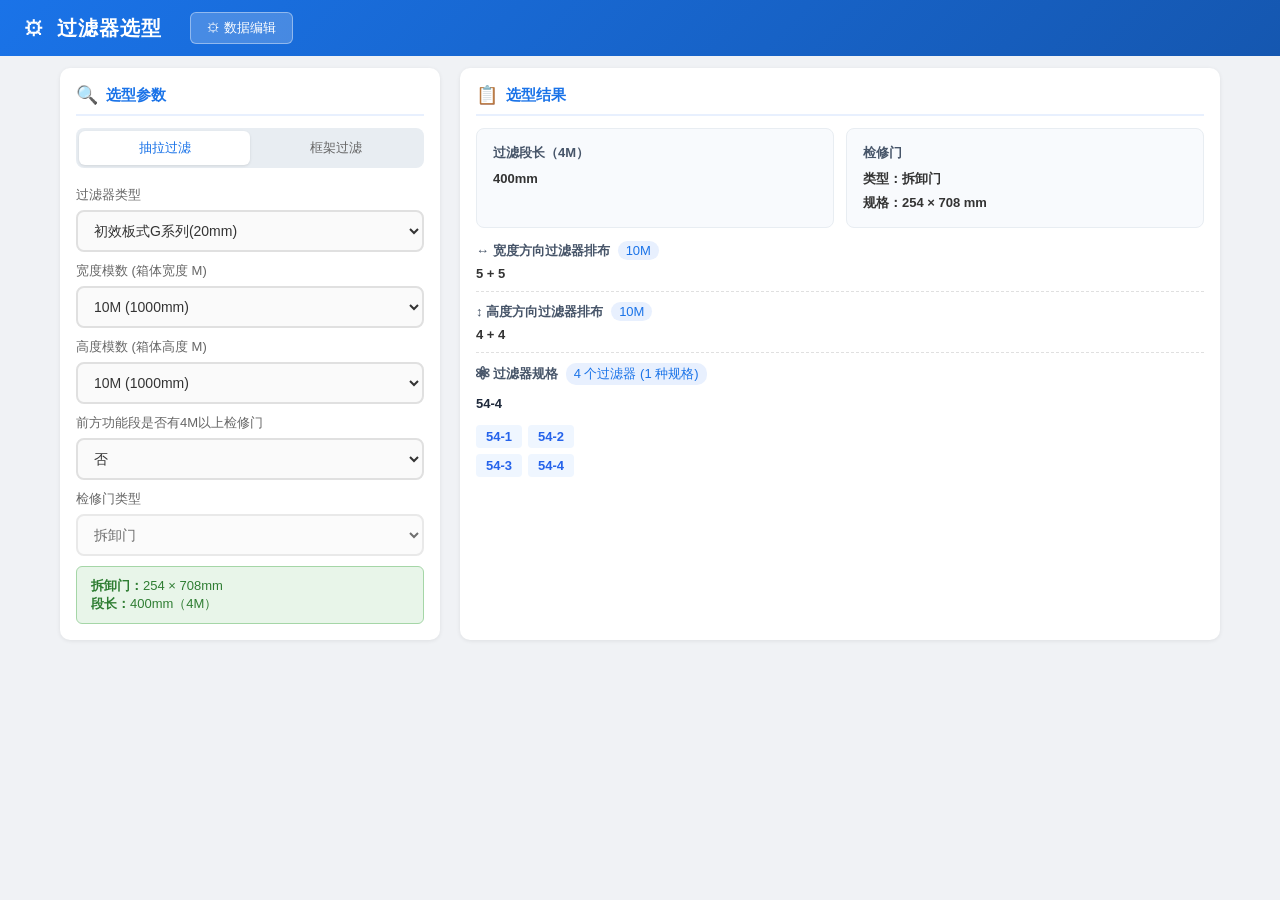
==== 过滤器选型.html @ 2a29ffd2 "chore: establish project baseline" ====
<!DOCTYPE html>
<html lang="zh-CN">
<head>
<meta charset="UTF-8">
<meta name="viewport" content="width=device-width, initial-scale=1.0">
<title>过滤器选型</title>
<style>
* { margin: 0; padding: 0; box-sizing: border-box; }
body {
    font-family: "Microsoft YaHei", "PingFang SC", sans-serif;
    background: #f0f2f5;
    color: #333;
    min-height: 100vh;
}
.header {
    background: linear-gradient(135deg, #1a73e8, #1557b0);
    color: #fff;
    padding: 12px 24px;
    font-size: 20px;
    font-weight: 600;
    letter-spacing: 1px;
    display: flex;
    align-items: center;
    gap: 12px;
}
.header .sub {
    font-size: 13px;
    opacity: 0.8;
    font-weight: 400;
    margin-left: auto;
}
.container {
    max-width: 1200px;
    margin: 12px auto;
    padding: 0 20px;
    display: grid;
    grid-template-columns: 380px 1fr;
    gap: 20px;
}
.panel {
    background: #fff;
    border-radius: 10px;
    box-shadow: 0 1px 4px rgba(0,0,0,0.08);
    padding: 16px;
}
.panel h2 {
    font-size: 15px;
    color: #1a73e8;
    margin-bottom: 12px;
    padding-bottom: 8px;
    border-bottom: 2px solid #e8f0fe;
    display: flex;
    align-items: center;
    gap: 8px;
}
.panel h2 .icon { font-size: 18px; }
.form-group {
    margin-bottom: 10px;
}
.form-group label {
    display: block;
    font-size: 13px;
    color: #666;
    margin-bottom: 6px;
    font-weight: 500;
}
.form-group select {
    width: 100%;
    padding: 10px 12px;
    border: 2px solid #e0e0e0;
    border-radius: 8px;
    font-size: 14px;
    color: #333;
    background: #fafafa;
    cursor: pointer;
    transition: all .2s;
    appearance: auto;
}
.form-group select:hover { border-color: #1a73e8; }
.form-group select:focus {
    outline: none;
    border-color: #1a73e8;
    background: #fff;
    box-shadow: 0 0 0 3px rgba(26,115,232,0.1);
}
.result-card {
    background: #f8fafd;
    border: 1px solid #e8edf2;
    border-radius: 8px;
    padding: 14px 16px;
    margin-bottom: 0;
    min-width: 0;
    min-height: 92px;
    box-sizing: border-box;
}
.result-card .card-title {
    font-size: 13px;
    font-weight: 600;
    color: #475569;
    margin-bottom: 6px;
    line-height: 20px;
}
.result-card .card-value {
    font-size: 13px;
    font-weight: 600;
    color: #333;
    line-height: 20px;
}
.result-card .card-detail {
    font-size: 13px;
    font-weight: 600;
    color: #333;
    margin-top: 4px;
    line-height: 20px;
}
.result-row {
    display: grid;
    grid-template-columns: repeat(2, minmax(0, 1fr));
    align-items: stretch;
    gap: 12px;
    margin-bottom: 13px;
}
.result-row.frame-grid {
    grid-template-columns: repeat(3, minmax(0, 1fr));
}
.result-grid {
    display: grid;
    grid-template-columns: 1fr 1fr;
    gap: 16px;
    margin-top: 8px;
}
.arrangement-section {
    margin-bottom: 10px;
}
.arrangement-section h3 {
    font-size: 13px;
    font-weight: 600;
    color: #475569;
    margin-bottom: 6px;
    display: flex;
    align-items: center;
    gap: 8px;
}
.arrangement-section h3 .badge {
    background: #e8f0fe;
    color: #1a73e8;
    font-size: 13px;
    font-weight: 500;
    padding: 2px 8px;
    border-radius: 10px;
}
.visual-row {
    display: flex;
    align-items: center;
    gap: 6px;
    flex-wrap: wrap;
    margin-bottom: 10px;
}
.block {
    display: flex;
    align-items: center;
    justify-content: center;
    background: linear-gradient(135deg, #4a90d9, #357abd);
    color: #fff;
    border-radius: 4px;
    font-weight: 600;
    font-size: 14px;
    min-width: 36px;
    transition: all .2s;
    position: relative;
}
.block.small  { height: 28px; padding: 0 6px; }
.block.medium { height: 38px; padding: 0 8px; font-size: 16px; }
.block.large  { height: 48px; padding: 0 10px; font-size: 18px; }
.block:hover {
    transform: translateY(-2px);
    box-shadow: 0 4px 12px rgba(74,144,217,0.4);
}
.block-sum {
    font-size: 13px;
    color: #888;
    margin-left: 12px;
    white-space: nowrap;
}
.plus-sign {
    font-size: 18px;
    color: #bbb;
    font-weight: 300;
}
.empty-state {
    color: #bbb;
    font-style: italic;
    padding: 20px;
    text-align: center;
}
.warning {
    background: #fff3e0;
    border: 1px solid #ffcc80;
    color: #e65100;
    padding: 10px 14px;
    border-radius: 6px;
    font-size: 13px;
    margin-top: 8px;
}
.info-tip {
    background: #e8f5e9;
    border: 1px solid #a5d6a7;
    color: #2e7d32;
    padding: 10px 14px;
    border-radius: 6px;
    font-size: 13px;
    margin-top: 8px;
}
.divider {
    border: none;
    border-top: 1px dashed #e0e0e0;
    margin: 10px 0;
}
/* 数据编辑按钮 */
.btn-edit {
    background: rgba(255,255,255,0.2);
    border: 1px solid rgba(255,255,255,0.4);
    color: #fff;
    padding: 6px 16px;
    border-radius: 6px;
    cursor: pointer;
    font-size: 13px;
    margin-left: 16px;
    transition: all .2s;
}
.btn-edit:hover { background: rgba(255,255,255,0.35); }
/* 模态窗口 */
.modal-overlay {
    display: none;
    position: fixed; top: 0; left: 0; right: 0; bottom: 0;
    background: rgba(0,0,0,0.5); z-index: 1000;
    justify-content: center; align-items: center;
}
.modal-overlay.active { display: flex; }
.modal {
    background: #fff; border-radius: 12px;
    width: 90%; max-width: 900px; max-height: 85vh;
    display: flex; flex-direction: column;
    box-shadow: 0 20px 60px rgba(0,0,0,0.3);
}
.modal-header {
    padding: 18px 24px; border-bottom: 1px solid #eee;
    display: flex; align-items: center; justify-content: space-between;
    flex-shrink: 0;
}
.modal-header h3 { font-size: 17px; color: #1a73e8; }
.modal-close {
    background: none; border: none; font-size: 24px;
    color: #999; cursor: pointer; padding: 0 4px;
}
.modal-close:hover { color: #333; }
.modal-tabs {
    display: flex; border-bottom: 2px solid #eee;
    padding: 0 24px; flex-shrink: 0;
}
.modal-tab {
    padding: 10px 20px; cursor: pointer;
    font-size: 14px; color: #888; border-bottom: 2px solid transparent;
    margin-bottom: -2px; transition: all .2s;
}
.modal-tab:hover { color: #1a73e8; }
.modal-tab.active { color: #1a73e8; border-bottom-color: #1a73e8; font-weight: 600; }
.modal-body {
    flex: 1; overflow-y: auto; padding: 16px 20px;
}
.modal-footer {
    padding: 14px 24px; border-top: 1px solid #eee;
    display: flex; gap: 10px; justify-content: flex-end;
    flex-shrink: 0;
}
.btn { padding: 8px 20px; border-radius: 6px; border: none; cursor: pointer; font-size: 13px; transition: all .2s; }
.btn-primary { background: #1a73e8; color: #fff; }
.btn-primary:hover { background: #1557b0; }
.btn-outline { background: #fff; color: #666; border: 1px solid #ddd; }
.btn-outline:hover { background: #f5f5f5; }
.btn-danger { background: #fff; color: #e53935; border: 1px solid #ef9a9a; }
.btn-danger:hover { background: #ffebee; }
/* 数据编辑表格 */
.data-table { width: 100%; border-collapse: collapse; font-size: 13px; }
.data-table th {
    background: #f5f7fa; padding: 8px 10px;
    text-align: left; font-weight: 600; color: #555;
    border-bottom: 2px solid #e0e0e0; white-space: nowrap;
    position: sticky; top: 0; z-index: 1;
}
.data-table td { padding: 6px 8px; border-bottom: 1px solid #f0f0f0; }
.data-table tr:hover td { background: #fafbfc; }
.data-table input {
    width: 60px; padding: 4px 6px; border: 1px solid #ddd;
    border-radius: 4px; font-size: 13px; text-align: center;
}
.data-table input:focus { outline: none; border-color: #1a73e8; box-shadow: 0 0 0 2px rgba(26,115,232,0.1); }
.data-table input.wide { width: 200px; text-align: left; }
.data-table .tag {
    display: inline-block; background: #e8f0fe; color: #1a73e8;
    padding: 1px 7px; border-radius: 10px; font-size: 11px;
}
.tab-content { display: none; }
.tab-content.active { display: block; }
.arr-input-row { display: flex; align-items: center; gap: 4px; flex-wrap: wrap; }
.arr-input-row input { width: 44px; }
.arr-input-row .sep { color: #bbb; font-size: 14px; }
/* 模式切换 */
.mode-toggle {
    display: flex; background: #e8edf2; border-radius: 8px; padding: 3px; margin-bottom: 18px;
}
.mode-toggle button {
    flex: 1; padding: 8px 0; border: none; cursor: pointer;
    border-radius: 6px; font-size: 13px; font-weight: 500;
    background: transparent; color: #666; transition: all .2s;
}
.mode-toggle button.active { background: #fff; color: #1a73e8; box-shadow: 0 1px 3px rgba(0,0,0,0.1); }
/* 过滤器规格 */
.spec-tag {
    display: inline-block;
    background: #eff6ff;
    color: #2563eb;
    padding: 4px 10px;
    border-radius: 4px;
    font-size: 13px;
    font-weight: 600;
    text-align: center;
    white-space: nowrap;
}
.spec-line {
    font-size: 13px;
    font-weight: 600;
    color: #1e293b;
    word-break: break-all;
    line-height: 2;
}
</style>
<script src="https://cdn.sheetjs.com/xlsx-0.20.1/package/dist/xlsx.full.min.js"></script>
</head>
<body>

<div class="header">
    <span>&#9881;</span> 过滤器选型
    <button class="btn-edit" onclick="openDataEditor()">&#9881; 数据编辑</button>
</div>

<div class="container">
    <!-- 左侧：输入区 -->
    <div class="panel" style="position: sticky; top: 20px; align-self: start;">
        <h2><span class="icon">&#128269;</span> 选型参数</h2>

        <div class="mode-toggle">
            <button class="active" onclick="switchMode('pull', this)">抽拉过滤</button>
            <button onclick="switchMode('frame', this)">框架过滤</button>
        </div>

        <div class="form-group">
            <label>过滤器类型</label>
            <select id="filterType" onchange="updateAll()">
                <option value="g2_20">初效板式G系列 (厚度20mm)</option>
                <option value="g3_46">初效板式G系列 (厚度46mm)</option>
                <option value="f_300">中效袋式F系列 (袋长300mm)</option>
                <option value="f_500">中效袋式F系列 (袋长500mm)</option>
                <option value="gf_300">初效G + 中效F (袋长300mm)</option>
                <option value="gf_500">初效G + 中效F (袋长500mm)</option>
                <option value="h">高效过滤H系列 (厚度292mm)</option>
                <option value="carbon">活性炭过滤器TANH36 (厚度292mm)</option>
            </select>
        </div>

        <div class="form-group">
            <label>宽度模数 (箱体宽度 M)</label>
            <select id="widthModule" onchange="updateAll()"></select>
        </div>

        <div class="form-group">
            <label>高度模数 (箱体高度 M)</label>
            <select id="heightModule" onchange="updateAll()"></select>
        </div>

        <div class="form-group">
            <label>前方功能段是否有4M以上检修门</label>
            <select id="hasFrontDoor" onchange="updateAll()">
                <option value="no">否</option>
                <option value="yes">是</option>
            </select>
        </div>

        <div class="form-group">
            <label>检修门类型</label>
            <select id="doorTypeSelect" onchange="onDoorTypeChange(this.value)" disabled>
                <option value="pull">拆卸门</option>
                <option value="hinge">铰链门</option>
            </select>
        </div>

        <div id="inputTips"></div>
    </div>

    <!-- 右侧：结果区 -->
    <div class="panel" id="resultPanel">
        <h2><span class="icon">&#128203;</span> 选型结果</h2>

        <!-- 段长 & 检修门 -->
        <div class="result-row" id="resultRow">
            <div class="result-card" id="card1">
                <div class="card-title" id="cardTitle1">段长</div>
                <div class="card-value" id="resLength">--</div>
                <div class="card-detail" id="resLengthM"></div>
            </div>
            <div class="result-card" id="card2">
                <div class="card-title" id="cardTitle2">检修门</div>
                <div class="card-value" id="resDoor">--</div>
                <div class="card-detail" id="resDoorDetail"></div>
            </div>
            <div class="result-card" id="card3" style="display:none;">
                <div class="card-title">过滤段长（模数）</div>
                <div class="card-value" id="resFilterLength">--</div>
                <div class="card-detail" id="resFilterLengthM"></div>
            </div>
        </div>

        <!-- 宽度方向排布 -->
        <div class="arrangement-section">
            <h3>&#8596; 宽度方向过滤器排布 <span class="badge" id="widthBadge"></span></h3>
            <div id="widthVisual"></div>
        </div>

        <hr class="divider">

        <!-- 高度方向排布 -->
        <div class="arrangement-section">
            <h3>&#8597; 高度方向过滤器排布 <span class="badge" id="heightBadge"></span></h3>
            <div id="heightVisual"></div>
        </div>

        <hr class="divider">

        <!-- 过滤器规格 -->
        <div class="arrangement-section">
            <h3>&#9883; 过滤器规格 <span class="badge" id="specCountBadge"></span></h3>
            <div id="filterSpecs" class="spec-line"></div>
            <div id="filterSpecGrid"></div>
        </div>
    </div>
</div>

<!-- 数据编辑模态窗口 -->
<div class="modal-overlay" id="modalOverlay" onclick="if(event.target===this)closeDataEditor()">
<div class="modal">
<div class="modal-header">
    <h3>&#9881; 基础数据编辑</h3>
    <button class="modal-close" onclick="closeDataEditor()">&times;</button>
</div>
<div class="modal-tabs">
    <div class="modal-tab active" onclick="switchTab('filter')">过滤器类型</div>
    <div class="modal-tab" onclick="switchTab('door')">检修门</div>
    <div class="modal-tab" onclick="switchTab('width')">宽度排布</div>
    <div class="modal-tab" onclick="switchTab('height')">高度排布</div>
</div>
<div class="modal-body">
    <!-- 过滤器类型（双模式） -->
    <div class="tab-content active" id="tab-filter">
        <table class="data-table">
            <thead><tr>
                                <th>标识</th><th>过滤形式</th><th>过滤器名称</th><th>模数(M)</th><th>检修段长(M)</th>
            </tr></thead>
            <tbody id="tblFilter"></tbody>
        </table>
    </div>
    <!-- 检修门（双模式） -->
    <div class="tab-content" id="tab-door">
        <table class="data-table">
            <thead><tr><th>标识</th><th>过滤器名称</th><th>抽拉X</th><th>抽拉Y</th><th>框架X</th><th>框架Y</th></tr></thead>
            <tbody id="tblDoor"></tbody>
        </table>
    </div>
    <!-- 宽度排布（双模式） -->
    <div class="tab-content" id="tab-width">
        <table class="data-table">
            <thead><tr><th>宽度模数</th><th>抽拉组合</th><th>框架组合</th></tr></thead>
            <tbody id="tblWidth"></tbody>
        </table>
    </div>
    <!-- 高度排布（双模式） -->
    <div class="tab-content" id="tab-height">
        <table class="data-table">
            <thead><tr><th>高度模数</th><th>抽拉组合</th><th>框架组合</th></tr></thead>
            <tbody id="tblHeight"></tbody>
        </table>
    </div>
</div>
<div class="modal-footer">
    <button class="btn btn-danger" onclick="resetDefaults()">&#8634; 恢复默认</button>
    <button class="btn btn-outline" onclick="exportData()">&#8615; 导出</button>
    <label class="btn btn-outline" style="cursor:pointer;margin:0;">&#8614; 导入<input type="file" accept=".xlsx,.xls" onchange="importData(this)" style="display:none;"></label>
    <button class="btn btn-outline" onclick="closeDataEditor()">取消</button>
    <button class="btn btn-primary" onclick="applyEdits()">&#10003; 应用并保存</button>
</div>
</div></div>

<script>
// ===== 默认数据（不可变，用于重置） =====
const DEFAULT_DATA = {
    sectionLength: {
        'g2_20':   { mm: 400, M: 4,  name: '初效板式G系列(20mm)' },
        'g3_46':   { mm: 400, M: 4,  name: '初效板式G系列(46mm)' },
        'f_300':   { mm: 500, M: 5,  name: '中效袋式F系列(袋长300mm)' },
        'f_500':   { mm: 700, M: 7,  name: '中效袋式F系列(袋长500mm)' },
        'gf_300':  { mm: 500, M: 5,  name: '初效G+中效F(袋长300mm)' },
        'gf_500':  { mm: 700, M: 7,  name: '初效G+中效F(袋长500mm)' },
        'h':       { mm: 600, M: 6,  name: '高效过滤H系列(292mm)' },
        'carbon':  { mm: 600, M: 6,  name: '活性炭过滤器TANH36(292mm)' },
    },
    doorOffset: {
        'g2_20':  { x: 746, y: 292 }, 'g3_46':  { x: 746, y: 292 },
        'f_300':  { x: 646, y: 292 }, 'f_500':  { x: 646, y: 292 },
        'gf_300': { x: 646, y: 292 }, 'gf_500': { x: 646, y: 292 },
        'h':      { x: 546, y: 292 }, 'carbon': { x: 546, y: 292 },
    },
    widthArr: {
        6:[6],7:[3,4],8:[4,4],9:[4,5],10:[5,5],11:[5,6],12:[6,6],13:[4,4,5],14:[4,5,5],
        15:[5,5,5],16:[5,5,6],17:[5,6,6],18:[6,6,6],19:[4,5,5,5],20:[5,5,5,5],
        21:[5,5,5,6],22:[5,5,6,6],23:[5,6,6,6],24:[6,6,6,6],25:[5,5,5,5,5],
        26:[5,5,5,5,6],27:[5,5,5,6,6],28:[5,5,6,6,6],29:[5,6,6,6,6],30:[6,6,6,6,6],
        31:[5,5,5,5,5,6],32:[5,5,5,5,6,6],33:[5,5,5,6,6,6],
    },
    heightArr: {
        6:[4],7:[5],8:[6],9:[3,4],10:[4,4],11:[3,6],12:[4,6],13:[5,6],14:[6,6],
        15:[3,5,5],16:[4,5,5],17:[5,5,5],18:[5,5,6],19:[5,6,6],20:[6,6,6],
        21:[4,4,5,5],22:[4,5,5,5],23:[5,5,5,5],24:[5,5,5,6],25:[5,5,6,6],
        26:[5,6,6,6],27:[6,6,6,6],28:[5,5,5,5,5],29:[5,5,5,5,6],30:[5,5,5,6,6],
        31:[5,5,6,6,6],32:[5,6,6,6,6],33:[6,6,6,6,6],
    },
    // 框架过滤 (6.3)
    frameSectionLength: {
        'g2_20':   { mm: 150, M: 1.5, serviceMm: 600, serviceM: 6, name: '初效板式G系列(20mm)' },
        'g3_46':   { mm: 150, M: 1.5, serviceMm: 600, serviceM: 6, name: '初效板式G系列(46mm)' },
        'f_300':   { mm: 350, M: 3.5, serviceMm: 600, serviceM: 6, name: '中效袋式F系列(袋长300mm)' },
        'f_500':   { mm: 550, M: 5.5, serviceMm: 600, serviceM: 6, name: '中效袋式F系列(袋长500mm)' },
        'gf_300':  { mm: 400, M: 4,   serviceMm: 600, serviceM: 6, name: '初效G+中效F(袋长300mm)' },
        'gf_500':  { mm: 600, M: 6,   serviceMm: 600, serviceM: 6, name: '初效G+中效F(袋长500mm)' },
        'h':       { mm: 400, M: 4,   serviceMm: 600, serviceM: 6, name: '高效过滤H系列(292mm)' },
        'carbon':  { mm: 400, M: 4,   serviceMm: 600, serviceM: 6, name: '活性炭过滤器TANH36(292mm)' },
    },
    frameDoorOffset: {
        'g2_20':  { x: 550, y: 292 }, 'g3_46':  { x: 550, y: 292 },
        'f_300':  { x: 550, y: 292 }, 'f_500':  { x: 550, y: 292 },
        'gf_300': { x: 550, y: 292 }, 'gf_500': { x: 550, y: 292 },
        'h':      { x: 550, y: 292 }, 'carbon': { x: 550, y: 292 },
    },
    frameWidthArr: {
        6:[5],7:[6],8:[4,3],9:[4,4],10:[5,4],11:[5,5],12:[5,6],13:[6,6],14:[5,4,4],
        15:[5,5,4],16:[5,5,5],17:[5,5,6],18:[6,6,5],19:[6,6,6],20:[5,5,5,4],
        21:[5,5,5,5],22:[5,5,5,6],23:[5,5,6,6],24:[5,6,6,6],25:[6,6,6,6],
        26:[5,5,5,5,5],27:[5,5,5,5,6],28:[5,5,5,6,6],29:[5,5,5,6,6],30:[5,5,6,6,6],
        31:[5,6,6,6,6],32:[6,6,6,6,6],33:[5,5,5,5,5,6],
    },
    frameHeightArr: {
        6:[4],7:[3,3],8:[4,3],9:[4,4],10:[5,4],11:[5,5],12:[5,6],13:[6,6],14:[5,4,4],
        15:[5,5,4],16:[5,5,5],17:[5,5,6],18:[5,6,6],19:[6,6,6],20:[5,5,5,4],
        21:[5,5,5,5],22:[5,5,5,6],23:[5,5,6,6],24:[5,6,6,6],25:[6,6,6,6],
        26:[6,6,6,6],27:[5,5,5,5,6],28:[5,5,5,6,6],29:[5,5,6,6,6],30:[5,5,6,6,6],
        31:[6,6,6,6,6],32:[6,6,6,6,6],33:[5,5,5,5,5,6],
    }
};

// ===== 运行时数据（可编辑） =====
let sectionLengthData, doorOffsetData, widthArrangement, heightArrangement;

// ===== 编辑器数据（同时持有抽拉+框架两套，用于数据编辑窗口） =====
let editorPullSL, editorPullDO, editorPullWA, editorPullHA;
let editorFrameSL, editorFrameDO, editorFrameWA, editorFrameHA;

function deepClone(obj) { return JSON.parse(JSON.stringify(obj)); }

function loadData() {
    var key = (currentMode === 'frame') ? 'frameFilter_data' : 'pullFilter_data';
    var saved = localStorage.getItem(key);
    var defS = (currentMode === 'frame') ? 'frameSectionLength' : 'sectionLength';
    var defD = (currentMode === 'frame') ? 'frameDoorOffset' : 'doorOffset';
    var defW = (currentMode === 'frame') ? 'frameWidthArr' : 'widthArr';
    var defH = (currentMode === 'frame') ? 'frameHeightArr' : 'heightArr';
    if (saved) {
        try {
            var d = JSON.parse(saved);
            sectionLengthData = d.sectionLength || deepClone(DEFAULT_DATA[defS]);
            doorOffsetData     = d.doorOffset     || deepClone(DEFAULT_DATA[defD]);
            widthArrangement  = d.widthArr      || deepClone(DEFAULT_DATA[defW]);
            heightArrangement = d.heightArr     || deepClone(DEFAULT_DATA[defH]);
        } catch(e) { loadDefaults(); }
    } else { loadDefaults(); }
    // 确保 mm 与 M 一致
    deriveMm(sectionLengthData);
}

function loadDefaults() {
    sectionLengthData = deepClone(DEFAULT_DATA[(currentMode === 'frame') ? 'frameSectionLength' : 'sectionLength']);
    doorOffsetData     = deepClone(DEFAULT_DATA[(currentMode === 'frame') ? 'frameDoorOffset' : 'doorOffset']);
    widthArrangement  = deepClone(DEFAULT_DATA[(currentMode === 'frame') ? 'frameWidthArr' : 'widthArr']);
    heightArrangement = deepClone(DEFAULT_DATA[(currentMode === 'frame') ? 'frameHeightArr' : 'heightArr']);
    deriveMm(sectionLengthData);
}

function saveDataToStorage() {
    var key = (currentMode === 'frame') ? 'frameFilter_data' : 'pullFilter_data';
    localStorage.setItem(key, JSON.stringify({
        sectionLength: sectionLengthData,
        doorOffset: doorOffsetData,
        widthArr: widthArrangement,
        heightArr: heightArrangement
    }));
}

// ===== 工具函数 =====
function doorClearWidth(doorW) { return doorW - (currentMode === 'frame' && frameDoorType === 'hinge' ? 100 : 30); }
const FILTER_KEYS = ['g2_20','g3_46','f_300','f_500','gf_300','gf_500','h','carbon'];

// ===== 模数→mm 自动推导 =====
// mm = M * 100 (1M = 100mm)，同时推导 serviceMm = serviceM * 100
function deriveMm(sl) {
    FILTER_KEYS.forEach(function(key){
        if (sl[key]) {
            sl[key].mm = Math.round(sl[key].M * 100);
            if (sl[key].serviceM != null) {
                sl[key].serviceMm = Math.round(sl[key].serviceM * 100);
            }
        }
    });
}

// ===== 模态窗口 =====
function openDataEditor() {
    // 加载两套数据到编辑器
    editorPullSL  = loadModeData('pull');
    editorPullDO  = loadModeDoorOffset('pull');
    editorPullWA  = loadModeArrData('pull', 'width');
    editorPullHA  = loadModeArrData('pull', 'height');
    editorFrameSL = loadModeData('frame');
    editorFrameDO = loadModeDoorOffset('frame');
    editorFrameWA = loadModeArrData('frame', 'width');
    editorFrameHA = loadModeArrData('frame', 'height');
    // 确保 mm 与 M 一致
    deriveMm(editorPullSL);
    deriveMm(editorFrameSL);

    document.getElementById('modalOverlay').classList.add('active');
    switchTab('filter');
    renderFilterTable();
    renderDoorTable();
    renderArrTable('width');
    renderArrTable('height');
}

function loadModeData(mode) {
    var defKey = (mode === 'frame') ? 'frameSectionLength' : 'sectionLength';
    var storKey = (mode === 'frame') ? 'frameFilter_data' : 'pullFilter_data';
    var saved = localStorage.getItem(storKey);
    if (saved) {
        try { var d = JSON.parse(saved); if (d.sectionLength) return deepClone(d.sectionLength); }
        catch(e) {}
    }
    return deepClone(DEFAULT_DATA[defKey]);
}
function loadModeDoorOffset(mode) {
    var defKey = (mode === 'frame') ? 'frameDoorOffset' : 'doorOffset';
    var storKey = (mode === 'frame') ? 'frameFilter_data' : 'pullFilter_data';
    var saved = localStorage.getItem(storKey);
    if (saved) {
        try { var d = JSON.parse(saved); if (d.doorOffset) return deepClone(d.doorOffset); }
        catch(e) {}
    }
    return deepClone(DEFAULT_DATA[defKey]);
}
function loadModeArrData(mode, type) {
    var defKey = (mode === 'frame') ? (type === 'width' ? 'frameWidthArr' : 'frameHeightArr') : (type === 'width' ? 'widthArr' : 'heightArr');
    var storKey = (mode === 'frame') ? 'frameFilter_data' : 'pullFilter_data';
    var field = type === 'width' ? 'widthArr' : 'heightArr';
    var saved = localStorage.getItem(storKey);
    if (saved) {
        try { var d = JSON.parse(saved); if (d[field]) return deepClone(d[field]); }
        catch(e) {}
    }
    return deepClone(DEFAULT_DATA[defKey]);
}

function saveModeData(mode, sl, dOff, wa, ha) {
    var storKey = (mode === 'frame') ? 'frameFilter_data' : 'pullFilter_data';
    localStorage.setItem(storKey, JSON.stringify({
        sectionLength: sl,
        doorOffset: dOff,
        widthArr: wa,
        heightArr: ha
    }));
}

function closeDataEditor() {
    document.getElementById('modalOverlay').classList.remove('active');
}

function switchTab(tab) {
    document.querySelectorAll('.modal-tab').forEach(function(t,i){
        t.classList.toggle('active', t.textContent.includes(
            tab==='filter'?'过滤器':tab==='door'?'检修门':tab==='width'?'宽度':'高度'));
    });
    document.querySelectorAll('.tab-content').forEach(function(c){
        c.classList.remove('active');
    });
    document.getElementById('tab-' + tab).classList.add('active');
}

// ===== 渲染过滤器编辑表格（双模式） =====
function renderFilterTable() {
    var html = '';
    // 抽拉
    FILTER_KEYS.forEach(function(key){
        var d = editorPullSL[key];
        html += '<tr style="background:#f8faff;">';
        html += '<td><span class="tag">' + key + '</span></td>';
        html += '<td style="font-weight:600;color:#1a73e8;">抽拉过滤</td>';
        html += '<td><input class="wide" value="' + escHtml(d.name) + '" data-mode="pull" data-key="' + key + '" data-field="name"></td>';
        html += '<td><input value="' + d.M + '" data-mode="pull" data-key="' + key + '" data-field="M"></td>';
        html += '<td style="color:#999;">--</td>';
        html += '</tr>';
    });
    // 框架
    FILTER_KEYS.forEach(function(key){
        var d = editorFrameSL[key];
        var sM = d.serviceM != null ? d.serviceM : 6;
        html += '<tr style="background:#fff8f0;">';
        html += '<td><span class="tag">' + key + '</span></td>';
        html += '<td style="font-weight:600;color:#e67e00;">框架过滤</td>';
        html += '<td><input class="wide" value="' + escHtml(d.name) + '" data-mode="frame" data-key="' + key + '" data-field="name"></td>';
        html += '<td><input value="' + d.M + '" data-mode="frame" data-key="' + key + '" data-field="M"></td>';
        html += '<td><input style="width:55px;" value="' + sM + '" data-mode="frame" data-key="' + key + '" data-field="serviceM"></td>';
        html += '</tr>';
    });
    document.getElementById('tblFilter').innerHTML = html;
}

// ===== 渲染检修门编辑表格（双模式） =====
function renderDoorTable() {
    var html = '';
    FILTER_KEYS.forEach(function(key){
        var d = editorPullSL[key];
        var pullOff = editorPullDO[key];
        var frameOff = editorFrameDO[key];
        html += '<tr>';
        html += '<td><span class="tag">' + key + '</span></td>';
        html += '<td>' + escHtml(d.name) + '</td>';
        html += '<td><input style="width:55px;" value="' + pullOff.x + '" data-mode="pull" data-key="' + key + '" data-field="x" title="宽偏移X(mm): 门宽=宽模数×100-X"></td>';
        html += '<td><input style="width:55px;" value="' + pullOff.y + '" data-mode="pull" data-key="' + key + '" data-field="y" title="高偏移Y(mm): 门高=高模数×100-Y"></td>';
        html += '<td><input style="width:55px;" value="' + frameOff.x + '" data-mode="frame" data-key="' + key + '" data-field="x" title="宽偏移X(mm)"></td>';
        html += '<td><input style="width:55px;" value="' + frameOff.y + '" data-mode="frame" data-key="' + key + '" data-field="y" title="高偏移Y(mm)"></td>';
        html += '</tr>';
    });
    document.getElementById('tblDoor').innerHTML = html;
}

// ===== 渲染排布编辑表格（双模式并列） =====
function renderArrTable(type) {
    var pullMap = (type === 'width') ? editorPullWA : editorPullHA;
    var frameMap = (type === 'width') ? editorFrameWA : editorFrameHA;
    var tblId = (type === 'width') ? 'tblWidth' : 'tblHeight';
    var html = '';
    for (var m = 6; m <= 33; m++) {
        var pArr = pullMap[m] || [];
        var fArr = frameMap[m] || [];
        html += '<tr>';
        html += '<td><strong>' + m + 'M</strong></td>';
        html += '<td style="background:#f8faff;"><div class="arr-input-row">';
        html += renderArrInputs(m, pArr, 'pull', type) + '</div></td>';
        html += '<td style="background:#fff8f0;"><div class="arr-input-row">';
        html += renderArrInputs(m, fArr, 'frame', type) + '</div></td>';
        html += '</tr>';
    }
    document.getElementById(tblId).innerHTML = html;
}

function renderArrInputs(mod, arr, mode, type) {
    var h = '';
    for (var i = 0; i < arr.length; i++) {
        if (i > 0) h += '<span class="sep">+</span>';
        h += '<input style="width:40px;" value="' + arr[i] + '" data-mod="' + mod + '" data-idx="' + i + '" data-mode="' + mode + '" data-type="' + type + '">';
    }
    h += '<span class="sep">= ' + (arr.reduce(function(a,b){return a+b;},0) || '?') + 'M</span>';
    h += '<button style="margin-left:4px;font-size:10px;padding:1px 6px;border:1px solid #1a73e8;color:#1a73e8;background:#fff;border-radius:3px;cursor:pointer;" onclick="addArrItem(' + mod + ',\'' + type + '\',\'' + mode + '\')">+</button>';
    h += '<button style="font-size:10px;padding:1px 6px;border:1px solid #e53935;color:#e53935;background:#fff;border-radius:3px;cursor:pointer;" onclick="delArrItem(' + mod + ',\'' + type + '\',\'' + mode + '\')">-</button>';
    return h;
}

function getEditorArrMap(type, mode) {
    if (type === 'width') return (mode === 'frame') ? editorFrameWA : editorPullWA;
    return (mode === 'frame') ? editorFrameHA : editorPullHA;
}

function addArrItem(mod, type, mode) {
    var map = getEditorArrMap(type, mode);
    if (!map[mod]) map[mod] = [];
    map[mod].push(5);
    renderArrTable(type);
}

function delArrItem(mod, type, mode) {
    var map = getEditorArrMap(type, mode);
    if (map[mod] && map[mod].length > 1) {
        map[mod].pop();
    }
    renderArrTable(type);
}

// ===== 应用编辑 =====
function applyEdits() {
    // 读取过滤器表格编辑（双模式）
    document.querySelectorAll('#tblFilter input').forEach(function(inp){
        var mode = inp.dataset.mode;
        var key = inp.dataset.key;
        var field = inp.dataset.field;
        var sl = (mode === 'frame') ? editorFrameSL : editorPullSL;
        if (field === 'name') {
            sl[key].name = inp.value;
        } else if (field === 'M') {
            sl[key].M = parseFloat(inp.value) || 4;
        } else if (field === 'serviceM') {
            sl[key].serviceM = parseFloat(inp.value) || 0;
        }
    });
    // 读取检修门表格编辑
    document.querySelectorAll('#tblDoor input').forEach(function(inp){
        var mode = inp.dataset.mode;
        var key = inp.dataset.key;
        var field = inp.dataset.field;
        var dOff = (mode === 'frame') ? editorFrameDO : editorPullDO;
        if (field === 'x') { dOff[key].x = parseInt(inp.value) || 500; }
        else if (field === 'y') { dOff[key].y = parseInt(inp.value) || 200; }
    });
    // 从模数自动推导 mm
    deriveMm(editorPullSL);
    deriveMm(editorFrameSL);
    // 读取排布表格编辑（双模式）
    ['width','height'].forEach(function(type){
        var tblId = (type === 'width') ? 'tblWidth' : 'tblHeight';
        document.querySelectorAll('#' + tblId + ' input[data-mod]').forEach(function(inp){
            var mod = parseInt(inp.dataset.mod);
            var idx = parseInt(inp.dataset.idx);
            var mode = inp.dataset.mode;
            var map = getEditorArrMap(type, mode);
            if (!map[mod]) map[mod] = [];
            map[mod][idx] = parseInt(inp.value) || 5;
        });
    });

    // 分别保存两套数据
    saveModeData('pull', editorPullSL, editorPullDO, editorPullWA, editorPullHA);
    saveModeData('frame', editorFrameSL, editorFrameDO, editorFrameWA, editorFrameHA);

    // 刷新当前模式运行时数据
    loadDefaults();
    loadData();

    closeDataEditor();
    rebuildFilterSelect();
    updateAll();
}

// ===== 导出数据（Excel，双模式） =====
function exportData() {
    // 确保编辑器数据已加载
    if (!editorPullSL) openDataEditor();
    var wb = XLSX.utils.book_new();
    // Sheet1: 过滤器类型（仅模数，mm 由 M*100 自动推导）
    var filterRows = [['标识','过滤形式','过滤器名称','模数(M)','检修段长(M)','宽偏移X','高偏移Y']];
    FILTER_KEYS.forEach(function(key){
        var d = editorPullSL[key];
        var off = editorPullDO[key];
        filterRows.push([key, '抽拉', d.name, d.M, '', off.x, off.y]);
    });
    FILTER_KEYS.forEach(function(key){
        var d = editorFrameSL[key];
        var off = editorFrameDO[key];
        filterRows.push([key, '框架', d.name, d.M, d.serviceM||6, off.x, off.y]);
    });
    XLSX.utils.book_append_sheet(wb, XLSX.utils.aoa_to_sheet(filterRows), '过滤器类型');
    // Sheet2: 宽度排布
    var widthRows = [['宽度模数','抽拉组合','框架组合']];
    for (var m = 6; m <= 33; m++) {
        widthRows.push([m, (editorPullWA[m]||[]).join('+'), (editorFrameWA[m]||[]).join('+')]);
    }
    XLSX.utils.book_append_sheet(wb, XLSX.utils.aoa_to_sheet(widthRows), '宽度排布');
    // Sheet3: 高度排布
    var heightRows = [['高度模数','抽拉组合','框架组合']];
    for (var m = 6; m <= 33; m++) {
        heightRows.push([m, (editorPullHA[m]||[]).join('+'), (editorFrameHA[m]||[]).join('+')]);
    }
    XLSX.utils.book_append_sheet(wb, XLSX.utils.aoa_to_sheet(heightRows), '高度排布');
    XLSX.writeFile(wb, '过滤器全量数据_' + new Date().toISOString().slice(0,10) + '.xlsx');
}

// ===== 导入数据（Excel，双模式） =====
function importData(input) {
    var file = input.files[0];
    if (!file) return;
    var reader = new FileReader();
    reader.onload = function(e) {
        try {
            var wb = XLSX.read(e.target.result, {type:'array'});
            // 确保编辑器数据已加载
            if (!editorPullSL) openDataEditor();
            // 读取 Sheet: 过滤器类型
            var sheetFilter = wb.Sheets['过滤器类型'];
            if (!sheetFilter) { alert('缺少「过滤器类型」工作表'); return; }
            var filterArr = XLSX.utils.sheet_to_json(sheetFilter, {header:1});
            for (var i = 1; i < filterArr.length; i++) {
                var row = filterArr[i];
                var key = row[0];
                var form = (row[1] || '').toString();
                if (!key || FILTER_KEYS.indexOf(key) < 0) continue;
                var isFrame = (form === '框架');
                var sl = isFrame ? editorFrameSL : editorPullSL;
                var dOff = isFrame ? editorFrameDO : editorPullDO;
                if (row[2]) sl[key].name = String(row[2]);
                if (row[3] != null) sl[key].M = parseFloat(row[3]) || sl[key].M;
                if (row[4] != null && isFrame) sl[key].serviceM = parseFloat(row[4]) || 0;
                if (row[5] != null) dOff[key].x = parseInt(row[5]) || dOff[key].x;
                if (row[6] != null) dOff[key].y = parseInt(row[6]) || dOff[key].y;
            }
            // 从模数自动推导 mm
            deriveMm(editorPullSL);
            deriveMm(editorFrameSL);
            // 读取 Sheet: 宽度排布
            var sheetWidth = wb.Sheets['宽度排布'];
            if (sheetWidth) {
                var widthArr = XLSX.utils.sheet_to_json(sheetWidth, {header:1});
                for (var i = 1; i < widthArr.length; i++) {
                    var row = widthArr[i];
                    var mod = parseInt(row[0]);
                    if (mod >= 6 && mod <= 33) {
                        if (row[1]) { var pv = parseVals(row[1]); if (pv.length) editorPullWA[mod] = pv; }
                        if (row[2]) { var fv = parseVals(row[2]); if (fv.length) editorFrameWA[mod] = fv; }
                    }
                }
            }
            // 读取 Sheet: 高度排布
            var sheetHeight = wb.Sheets['高度排布'];
            if (sheetHeight) {
                var heightArr = XLSX.utils.sheet_to_json(sheetHeight, {header:1});
                for (var i = 1; i < heightArr.length; i++) {
                    var row = heightArr[i];
                    var mod = parseInt(row[0]);
                    if (mod >= 6 && mod <= 33) {
                        if (row[1]) { var pv = parseVals(row[1]); if (pv.length) editorPullHA[mod] = pv; }
                        if (row[2]) { var fv = parseVals(row[2]); if (fv.length) editorFrameHA[mod] = fv; }
                    }
                }
            }
            // 保存
            saveModeData('pull', editorPullSL, editorPullDO, editorPullWA, editorPullHA);
            saveModeData('frame', editorFrameSL, editorFrameDO, editorFrameWA, editorFrameHA);
            loadDefaults();
            loadData();
            renderFilterTable();
            renderDoorTable();
            renderArrTable('width');
            renderArrTable('height');
            rebuildFilterSelect();
            updateAll();
            alert('导入成功！抽拉+框架数据已全部更新。');
        } catch(err) {
            alert('导入失败：' + err.message);
        }
    };
    reader.readAsArrayBuffer(file);
    input.value = '';
}

function parseVals(str) {
    return String(str).split('+').map(function(v){return parseInt(v.trim())||0;}).filter(function(v){return v>0;});
}

// ===== 恢复默认 =====
function resetDefaults() {
    if (!confirm('确定恢复抽拉+框架过滤器全部基础数据为知识库默认值？当前编辑内容将丢失。')) return;
    // 重置反恐精英
    editorPullSL  = deepClone(DEFAULT_DATA.sectionLength);
    editorPullDO  = deepClone(DEFAULT_DATA.doorOffset);
    editorPullWA  = deepClone(DEFAULT_DATA.widthArr);
    editorPullHA  = deepClone(DEFAULT_DATA.heightArr);
    editorFrameSL = deepClone(DEFAULT_DATA.frameSectionLength);
    editorFrameDO = deepClone(DEFAULT_DATA.frameDoorOffset);
    editorFrameWA = deepClone(DEFAULT_DATA.frameWidthArr);
    editorFrameHA = deepClone(DEFAULT_DATA.frameHeightArr);
    saveModeData('pull', editorPullSL, editorPullDO, editorPullWA, editorPullHA);
    saveModeData('frame', editorFrameSL, editorFrameDO, editorFrameWA, editorFrameHA);
    loadDefaults();
    loadData();
    renderFilterTable();
    renderDoorTable();
    renderArrTable('width');
    renderArrTable('height');
    rebuildFilterSelect();
    updateAll();
}

// ===== 重建过滤器下拉框 =====
function rebuildFilterSelect() {
    var sel = document.getElementById('filterType');
    var curVal = sel.value;
    sel.innerHTML = '';
    FILTER_KEYS.forEach(function(key){
        sel.add(new Option(sectionLengthData[key].name, key));
    });
    sel.value = FILTER_KEYS.indexOf(curVal) >= 0 ? curVal : 'g3_46';
}

// ===== HTML 转义 =====
function escHtml(s) { return s.replace(/&/g,'&amp;').replace(/</g,'&lt;').replace(/>/g,'&gt;').replace(/"/g,'&quot;'); }

// ===== 初始化 =====
function init() {
    loadData();
    rebuildFilterSelect();
    // 填充模数下拉框
    var wSel = document.getElementById('widthModule');
    var hSel = document.getElementById('heightModule');
    for (var i = 6; i <= 33; i++) {
        wSel.add(new Option(i + 'M (' + (i*100) + 'mm)', i));
        hSel.add(new Option(i + 'M (' + (i*100) + 'mm)', i));
    }
    wSel.value = '10';
    hSel.value = '10';
    updateAll();
}

// ===== 更新所有结果 =====
function updateAll() {
    var filterType = document.getElementById('filterType').value;
    var wMod = parseInt(document.getElementById('widthModule').value);
    var hMod = parseInt(document.getElementById('heightModule').value);
    updateLengthAndDoor(filterType, wMod, hMod);
    updateArrangement('width', wMod, widthArrangement, 'widthVisual', 'widthBadge');
    updateArrangement('height', hMod, heightArrangement, 'heightVisual', 'heightBadge');
    updateFilterSpecs(wMod, hMod);
    updateTips(filterType, wMod, hMod);
}

// ===== 段长 & 检修门 =====
function updateLengthAndDoor(filterType, wMod, hMod) {
    var data = sectionLengthData[filterType];
    var isFrame = currentMode === 'frame';
    var offset = doorOffsetData[filterType];
    var doorType;

    // 门宽 = 宽模数×100 - X, 门高 = 高模数×100 - Y
    var doorW = wMod * 100 - offset.x;
    var doorH = hMod * 100 - offset.y;

    if (isFrame && frameDoorType === 'hinge') {
        doorType = '铰链门';
    } else {
        doorType = '拆卸门';
    }

    // 卡片显隐
    var card3 = document.getElementById('card3');
    if (isFrame) {
        card3.style.display = '';
        var hasFront = document.getElementById('hasFrontDoor').value;
        var sMm, sM;
        if (hasFront === 'yes') {
            sMm = 0; sM = 0;
        } else {
            sMm = data.serviceMm || 600;
            sM = data.serviceM || 6;
        }
        document.getElementById('cardTitle1').textContent = '检修段长（' + sM + 'M）';
        document.getElementById('resLength').textContent = sMm + 'mm';
        document.getElementById('resLengthM').textContent = '';
        // 过滤段长
        document.getElementById('card3').querySelector('.card-title').textContent = '过滤段长（' + data.M + 'M）';
        document.getElementById('resFilterLength').textContent = data.mm + 'mm';
        document.getElementById('resFilterLengthM').textContent = '';
    } else {
        card3.style.display = 'none';
        document.getElementById('cardTitle1').textContent = '过滤段长（' + data.M + 'M）';
        document.getElementById('resLength').textContent = data.mm + 'mm';
        document.getElementById('resLengthM').textContent = '';
    }
    // 检修门
    document.getElementById('resDoor').textContent = '类型：' + doorType;
    document.getElementById('resDoorDetail').textContent = '规格：' + doorW + ' × ' + doorH + ' mm';
}

// ===== 过滤器规格（宽高格式） =====
function updateFilterSpecs(wMod, hMod) {
    var wArr = widthArrangement[wMod] || [];
    var hArr = heightArrangement[hMod] || [];
    var countMap = {}; // { '54': 4 } 合并相同规格
    var gridHtml = '';
    if (wArr.length && hArr.length) {
        gridHtml = '<div style="display:inline-grid;grid-template-columns:repeat(' + wArr.length + ', auto);gap:6px;margin-top:8px;">';
        for (var hi = 0; hi < hArr.length; hi++) {
            for (var wi = 0; wi < wArr.length; wi++) {
                var w = wArr[wi];
                var h = hArr[hi];
                var key = '' + w + h;
                countMap[key] = (countMap[key] || 0) + 1;
                var code = key + '-' + countMap[key];
                gridHtml += '<span class="spec-tag">' + code + '</span>';
            }
        }
        gridHtml += '</div>';
    }
    // 生成合并后的规格列表
    var specs = [];
    var total = 0;
    var keys = Object.keys(countMap).sort();
    keys.forEach(function(key) {
        var cnt = countMap[key];
        total += cnt;
        specs.push(key + '-' + cnt);
    });
    document.getElementById('filterSpecs').textContent = specs.length ? specs.join(' / ') : '--';
    document.getElementById('filterSpecGrid').innerHTML = gridHtml;
    document.getElementById('specCountBadge').textContent = total + ' 个过滤器 (' + specs.length + ' 种规格)';
}

// ===== 过滤器排布可视化 =====
function updateArrangement(direction, mod, dataMap, visualId, badgeId) {
    var container = document.getElementById(visualId);
    document.getElementById(badgeId).textContent = mod + 'M';
    var arr = dataMap[mod];
    if (!arr || !arr.length) {
        container.innerHTML = '<div class="warning">模数 ' + mod + 'M 不在标准' + (currentMode==='frame'?'框架':'抽拉') + '过滤器排布表范围内（6~33M）</div>';
        return;
    }
    var html = '<div style="font-size:13px;font-weight:600;color:#333;">' + arr.join(' + ') + '</div>';
    container.innerHTML = html;
}

// ===== 模式切换 =====
var currentMode = 'pull';
var frameDoorType = 'pull'; // 框架模式门类型：'pull'=拆卸门, 'hinge'=铰链门
function switchMode(mode, btn) {
    currentMode = mode;
    document.querySelectorAll('.mode-toggle button').forEach(function(b){ b.classList.remove('active'); });
    btn.classList.add('active');
    // 切换数据显示
    loadDefaults();
    loadData();
    rebuildFilterSelect();
    updateAll();
    // 更新标题与卡片标签
    document.title = (mode === 'frame' ? '框架' : '抽拉') + '过滤器选型';
    // 抽拉模式 2 个等高卡片，框架模式 3 个等高卡片
    var row = document.getElementById('resultRow');
    if (mode === 'frame') {
        row.classList.add('frame-grid');
        row.style.gridTemplateColumns = ''; // CSS 控制
        document.getElementById('cardTitle2').textContent = '检修门';
        // 框架默认拆卸门
        frameDoorType = 'pull';
        var ds = document.getElementById('doorTypeSelect');
        ds.value = 'pull';
        ds.disabled = false;
    } else {
        row.classList.remove('frame-grid');
        row.style.gridTemplateColumns = ''; // CSS 默认 1fr
        document.getElementById('cardTitle2').textContent = '检修门';
        var ds = document.getElementById('doorTypeSelect');
        ds.value = 'pull';
        ds.disabled = true;
    }
}

// ===== 门类型切换 =====
function onDoorTypeChange(val) {
    frameDoorType = val;
    updateAll();
}

// ===== 提示信息 =====
function updateTips(filterType, wMod, hMod) {
    var tips = document.getElementById('inputTips');
    var data = sectionLengthData[filterType];
    var isFrame = currentMode === 'frame';
    var offset = doorOffsetData[filterType];
    var doorType;

    // 门宽 = 宽模数×100 - X, 门高 = 高模数×100 - Y
    var doorW = wMod * 100 - offset.x;
    var doorH = hMod * 100 - offset.y;

    if (isFrame && frameDoorType === 'hinge') {
        doorType = '铰链门';
    } else {
        doorType = '拆卸门';
    }
    tips.innerHTML = '<div class="info-tip"><strong>' + doorType + '：</strong>' + doorW + ' × ' + doorH + 'mm'
        + '<br><strong>段长：</strong>' + data.mm + 'mm（' + data.M + 'M）</div>';
}

// ===== 启动 =====
window.onload = init;

// ===== 热更新：检测文件变化自动刷新 =====
(function() {
    var lm = null;
    setInterval(function() {
        fetch(location.href, { method: 'HEAD', cache: 'no-store' })
            .then(function(r) {
                var h = r.headers.get('Last-Modified');
                if (!h) return;
                if (lm === null) { lm = h; return; }
                if (lm !== h) { location.reload(); }
            }).catch(function(){});
    }, 2000);
})();
</script>
</body>
</html>
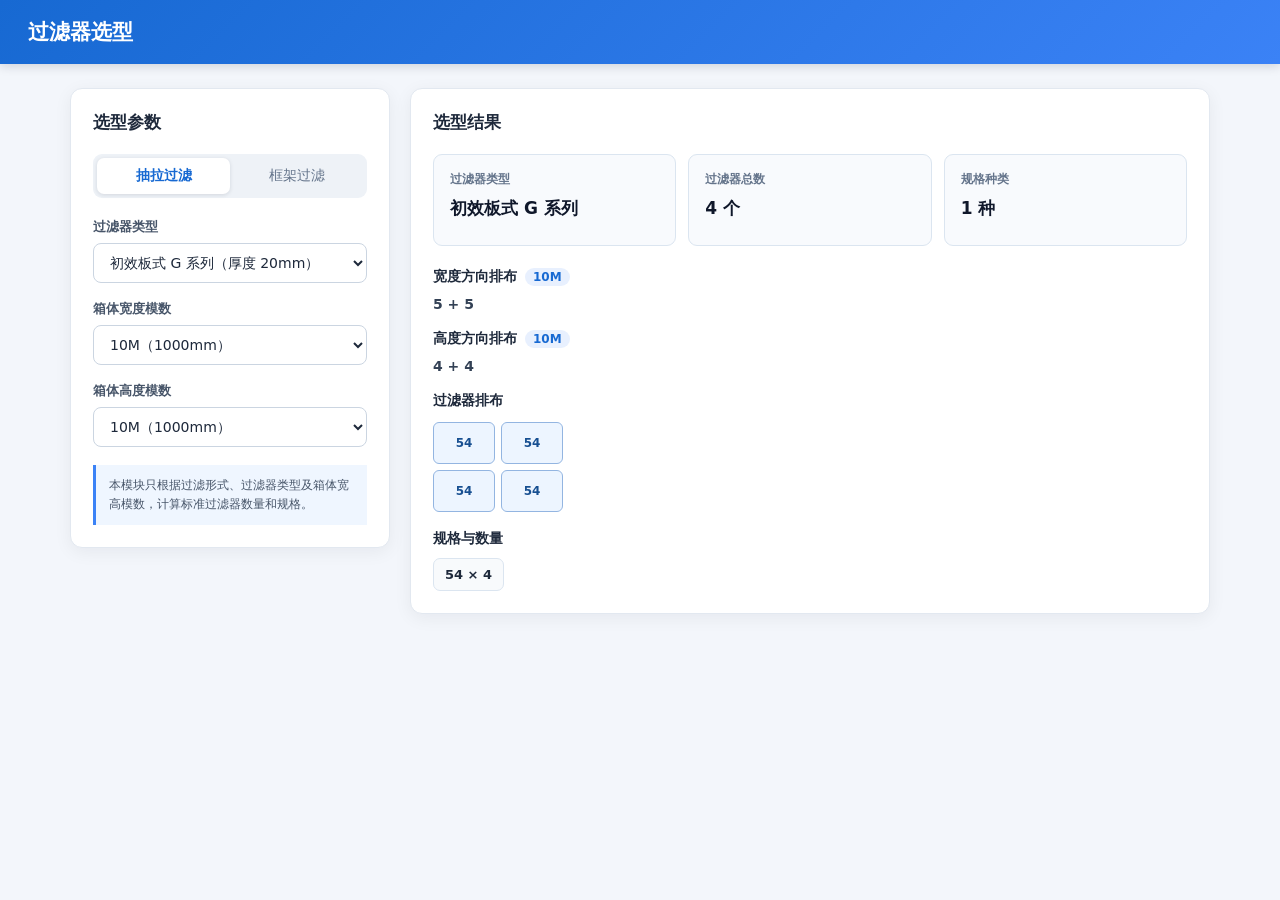
==== commit ce3fb2d7: "refactor: isolate filter selection module" ====
--- a/过滤器选型.html
+++ b/过滤器选型.html
@@ -1,1220 +1 @@
-<!DOCTYPE html>
-<html lang="zh-CN">
-<head>
-<meta charset="UTF-8">
-<meta name="viewport" content="width=device-width, initial-scale=1.0">
-<title>过滤器选型</title>
-<style>
-* { margin: 0; padding: 0; box-sizing: border-box; }
-body {
-    font-family: "Microsoft YaHei", "PingFang SC", sans-serif;
-    background: #f0f2f5;
-    color: #333;
-    min-height: 100vh;
-}
-.header {
-    background: linear-gradient(135deg, #1a73e8, #1557b0);
-    color: #fff;
-    padding: 12px 24px;
-    font-size: 20px;
-    font-weight: 600;
-    letter-spacing: 1px;
-    display: flex;
-    align-items: center;
-    gap: 12px;
-}
-.header .sub {
-    font-size: 13px;
-    opacity: 0.8;
-    font-weight: 400;
-    margin-left: auto;
-}
-.container {
-    max-width: 1200px;
-    margin: 12px auto;
-    padding: 0 20px;
-    display: grid;
-    grid-template-columns: 380px 1fr;
-    gap: 20px;
-}
-.panel {
-    background: #fff;
-    border-radius: 10px;
-    box-shadow: 0 1px 4px rgba(0,0,0,0.08);
-    padding: 16px;
-}
-.panel h2 {
-    font-size: 15px;
-    color: #1a73e8;
-    margin-bottom: 12px;
-    padding-bottom: 8px;
-    border-bottom: 2px solid #e8f0fe;
-    display: flex;
-    align-items: center;
-    gap: 8px;
-}
-.panel h2 .icon { font-size: 18px; }
-.form-group {
-    margin-bottom: 10px;
-}
-.form-group label {
-    display: block;
-    font-size: 13px;
-    color: #666;
-    margin-bottom: 6px;
-    font-weight: 500;
-}
-.form-group select {
-    width: 100%;
-    padding: 10px 12px;
-    border: 2px solid #e0e0e0;
-    border-radius: 8px;
-    font-size: 14px;
-    color: #333;
-    background: #fafafa;
-    cursor: pointer;
-    transition: all .2s;
-    appearance: auto;
-}
-.form-group select:hover { border-color: #1a73e8; }
-.form-group select:focus {
-    outline: none;
-    border-color: #1a73e8;
-    background: #fff;
-    box-shadow: 0 0 0 3px rgba(26,115,232,0.1);
-}
-.result-card {
-    background: #f8fafd;
-    border: 1px solid #e8edf2;
-    border-radius: 8px;
-    padding: 14px 16px;
-    margin-bottom: 0;
-    min-width: 0;
-    min-height: 92px;
-    box-sizing: border-box;
-}
-.result-card .card-title {
-    font-size: 13px;
-    font-weight: 600;
-    color: #475569;
-    margin-bottom: 6px;
-    line-height: 20px;
-}
-.result-card .card-value {
-    font-size: 13px;
-    font-weight: 600;
-    color: #333;
-    line-height: 20px;
-}
-.result-card .card-detail {
-    font-size: 13px;
-    font-weight: 600;
-    color: #333;
-    margin-top: 4px;
-    line-height: 20px;
-}
-.result-row {
-    display: grid;
-    grid-template-columns: repeat(2, minmax(0, 1fr));
-    align-items: stretch;
-    gap: 12px;
-    margin-bottom: 13px;
-}
-.result-row.frame-grid {
-    grid-template-columns: repeat(3, minmax(0, 1fr));
-}
-.result-grid {
-    display: grid;
-    grid-template-columns: 1fr 1fr;
-    gap: 16px;
-    margin-top: 8px;
-}
-.arrangement-section {
-    margin-bottom: 10px;
-}
-.arrangement-section h3 {
-    font-size: 13px;
-    font-weight: 600;
-    color: #475569;
-    margin-bottom: 6px;
-    display: flex;
-    align-items: center;
-    gap: 8px;
-}
-.arrangement-section h3 .badge {
-    background: #e8f0fe;
-    color: #1a73e8;
-    font-size: 13px;
-    font-weight: 500;
-    padding: 2px 8px;
-    border-radius: 10px;
-}
-.visual-row {
-    display: flex;
-    align-items: center;
-    gap: 6px;
-    flex-wrap: wrap;
-    margin-bottom: 10px;
-}
-.block {
-    display: flex;
-    align-items: center;
-    justify-content: center;
-    background: linear-gradient(135deg, #4a90d9, #357abd);
-    color: #fff;
-    border-radius: 4px;
-    font-weight: 600;
-    font-size: 14px;
-    min-width: 36px;
-    transition: all .2s;
-    position: relative;
-}
-.block.small  { height: 28px; padding: 0 6px; }
-.block.medium { height: 38px; padding: 0 8px; font-size: 16px; }
-.block.large  { height: 48px; padding: 0 10px; font-size: 18px; }
-.block:hover {
-    transform: translateY(-2px);
-    box-shadow: 0 4px 12px rgba(74,144,217,0.4);
-}
-.block-sum {
-    font-size: 13px;
-    color: #888;
-    margin-left: 12px;
-    white-space: nowrap;
-}
-.plus-sign {
-    font-size: 18px;
-    color: #bbb;
-    font-weight: 300;
-}
-.empty-state {
-    color: #bbb;
-    font-style: italic;
-    padding: 20px;
-    text-align: center;
-}
-.warning {
-    background: #fff3e0;
-    border: 1px solid #ffcc80;
-    color: #e65100;
-    padding: 10px 14px;
-    border-radius: 6px;
-    font-size: 13px;
-    margin-top: 8px;
-}
-.info-tip {
-    background: #e8f5e9;
-    border: 1px solid #a5d6a7;
-    color: #2e7d32;
-    padding: 10px 14px;
-    border-radius: 6px;
-    font-size: 13px;
-    margin-top: 8px;
-}
-.divider {
-    border: none;
-    border-top: 1px dashed #e0e0e0;
-    margin: 10px 0;
-}
-/* 数据编辑按钮 */
-.btn-edit {
-    background: rgba(255,255,255,0.2);
-    border: 1px solid rgba(255,255,255,0.4);
-    color: #fff;
-    padding: 6px 16px;
-    border-radius: 6px;
-    cursor: pointer;
-    font-size: 13px;
-    margin-left: 16px;
-    transition: all .2s;
-}
-.btn-edit:hover { background: rgba(255,255,255,0.35); }
-/* 模态窗口 */
-.modal-overlay {
-    display: none;
-    position: fixed; top: 0; left: 0; right: 0; bottom: 0;
-    background: rgba(0,0,0,0.5); z-index: 1000;
-    justify-content: center; align-items: center;
-}
-.modal-overlay.active { display: flex; }
-.modal {
-    background: #fff; border-radius: 12px;
-    width: 90%; max-width: 900px; max-height: 85vh;
-    display: flex; flex-direction: column;
-    box-shadow: 0 20px 60px rgba(0,0,0,0.3);
-}
-.modal-header {
-    padding: 18px 24px; border-bottom: 1px solid #eee;
-    display: flex; align-items: center; justify-content: space-between;
-    flex-shrink: 0;
-}
-.modal-header h3 { font-size: 17px; color: #1a73e8; }
-.modal-close {
-    background: none; border: none; font-size: 24px;
-    color: #999; cursor: pointer; padding: 0 4px;
-}
-.modal-close:hover { color: #333; }
-.modal-tabs {
-    display: flex; border-bottom: 2px solid #eee;
-    padding: 0 24px; flex-shrink: 0;
-}
-.modal-tab {
-    padding: 10px 20px; cursor: pointer;
-    font-size: 14px; color: #888; border-bottom: 2px solid transparent;
-    margin-bottom: -2px; transition: all .2s;
-}
-.modal-tab:hover { color: #1a73e8; }
-.modal-tab.active { color: #1a73e8; border-bottom-color: #1a73e8; font-weight: 600; }
-.modal-body {
-    flex: 1; overflow-y: auto; padding: 16px 20px;
-}
-.modal-footer {
-    padding: 14px 24px; border-top: 1px solid #eee;
-    display: flex; gap: 10px; justify-content: flex-end;
-    flex-shrink: 0;
-}
-.btn { padding: 8px 20px; border-radius: 6px; border: none; cursor: pointer; font-size: 13px; transition: all .2s; }
-.btn-primary { background: #1a73e8; color: #fff; }
-.btn-primary:hover { background: #1557b0; }
-.btn-outline { background: #fff; color: #666; border: 1px solid #ddd; }
-.btn-outline:hover { background: #f5f5f5; }
-.btn-danger { background: #fff; color: #e53935; border: 1px solid #ef9a9a; }
-.btn-danger:hover { background: #ffebee; }
-/* 数据编辑表格 */
-.data-table { width: 100%; border-collapse: collapse; font-size: 13px; }
-.data-table th {
-    background: #f5f7fa; padding: 8px 10px;
-    text-align: left; font-weight: 600; color: #555;
-    border-bottom: 2px solid #e0e0e0; white-space: nowrap;
-    position: sticky; top: 0; z-index: 1;
-}
-.data-table td { padding: 6px 8px; border-bottom: 1px solid #f0f0f0; }
-.data-table tr:hover td { background: #fafbfc; }
-.data-table input {
-    width: 60px; padding: 4px 6px; border: 1px solid #ddd;
-    border-radius: 4px; font-size: 13px; text-align: center;
-}
-.data-table input:focus { outline: none; border-color: #1a73e8; box-shadow: 0 0 0 2px rgba(26,115,232,0.1); }
-.data-table input.wide { width: 200px; text-align: left; }
-.data-table .tag {
-    display: inline-block; background: #e8f0fe; color: #1a73e8;
-    padding: 1px 7px; border-radius: 10px; font-size: 11px;
-}
-.tab-content { display: none; }
-.tab-content.active { display: block; }
-.arr-input-row { display: flex; align-items: center; gap: 4px; flex-wrap: wrap; }
-.arr-input-row input { width: 44px; }
-.arr-input-row .sep { color: #bbb; font-size: 14px; }
-/* 模式切换 */
-.mode-toggle {
-    display: flex; background: #e8edf2; border-radius: 8px; padding: 3px; margin-bottom: 18px;
-}
-.mode-toggle button {
-    flex: 1; padding: 8px 0; border: none; cursor: pointer;
-    border-radius: 6px; font-size: 13px; font-weight: 500;
-    background: transparent; color: #666; transition: all .2s;
-}
-.mode-toggle button.active { background: #fff; color: #1a73e8; box-shadow: 0 1px 3px rgba(0,0,0,0.1); }
-/* 过滤器规格 */
-.spec-tag {
-    display: inline-block;
-    background: #eff6ff;
-    color: #2563eb;
-    padding: 4px 10px;
-    border-radius: 4px;
-    font-size: 13px;
-    font-weight: 600;
-    text-align: center;
-    white-space: nowrap;
-}
-.spec-line {
-    font-size: 13px;
-    font-weight: 600;
-    color: #1e293b;
-    word-break: break-all;
-    line-height: 2;
-}
-</style>
-<script src="https://cdn.sheetjs.com/xlsx-0.20.1/package/dist/xlsx.full.min.js"></script>
-</head>
-<body>
-
-<div class="header">
-    <span>&#9881;</span> 过滤器选型
-    <button class="btn-edit" onclick="openDataEditor()">&#9881; 数据编辑</button>
-</div>
-
-<div class="container">
-    <!-- 左侧：输入区 -->
-    <div class="panel" style="position: sticky; top: 20px; align-self: start;">
-        <h2><span class="icon">&#128269;</span> 选型参数</h2>
-
-        <div class="mode-toggle">
-            <button class="active" onclick="switchMode('pull', this)">抽拉过滤</button>
-            <button onclick="switchMode('frame', this)">框架过滤</button>
-        </div>
-
-        <div class="form-group">
-            <label>过滤器类型</label>
-            <select id="filterType" onchange="updateAll()">
-                <option value="g2_20">初效板式G系列 (厚度20mm)</option>
-                <option value="g3_46">初效板式G系列 (厚度46mm)</option>
-                <option value="f_300">中效袋式F系列 (袋长300mm)</option>
-                <option value="f_500">中效袋式F系列 (袋长500mm)</option>
-                <option value="gf_300">初效G + 中效F (袋长300mm)</option>
-                <option value="gf_500">初效G + 中效F (袋长500mm)</option>
-                <option value="h">高效过滤H系列 (厚度292mm)</option>
-                <option value="carbon">活性炭过滤器TANH36 (厚度292mm)</option>
-            </select>
-        </div>
-
-        <div class="form-group">
-            <label>宽度模数 (箱体宽度 M)</label>
-            <select id="widthModule" onchange="updateAll()"></select>
-        </div>
-
-        <div class="form-group">
-            <label>高度模数 (箱体高度 M)</label>
-            <select id="heightModule" onchange="updateAll()"></select>
-        </div>
-
-        <div class="form-group">
-            <label>前方功能段是否有4M以上检修门</label>
-            <select id="hasFrontDoor" onchange="updateAll()">
-                <option value="no">否</option>
-                <option value="yes">是</option>
-            </select>
-        </div>
-
-        <div class="form-group">
-            <label>检修门类型</label>
-            <select id="doorTypeSelect" onchange="onDoorTypeChange(this.value)" disabled>
-                <option value="pull">拆卸门</option>
-                <option value="hinge">铰链门</option>
-            </select>
-        </div>
-
-        <div id="inputTips"></div>
-    </div>
-
-    <!-- 右侧：结果区 -->
-    <div class="panel" id="resultPanel">
-        <h2><span class="icon">&#128203;</span> 选型结果</h2>
-
-        <!-- 段长 & 检修门 -->
-        <div class="result-row" id="resultRow">
-            <div class="result-card" id="card1">
-                <div class="card-title" id="cardTitle1">段长</div>
-                <div class="card-value" id="resLength">--</div>
-                <div class="card-detail" id="resLengthM"></div>
-            </div>
-            <div class="result-card" id="card2">
-                <div class="card-title" id="cardTitle2">检修门</div>
-                <div class="card-value" id="resDoor">--</div>
-                <div class="card-detail" id="resDoorDetail"></div>
-            </div>
-            <div class="result-card" id="card3" style="display:none;">
-                <div class="card-title">过滤段长（模数）</div>
-                <div class="card-value" id="resFilterLength">--</div>
-                <div class="card-detail" id="resFilterLengthM"></div>
-            </div>
-        </div>
-
-        <!-- 宽度方向排布 -->
-        <div class="arrangement-section">
-            <h3>&#8596; 宽度方向过滤器排布 <span class="badge" id="widthBadge"></span></h3>
-            <div id="widthVisual"></div>
-        </div>
-
-        <hr class="divider">
-
-        <!-- 高度方向排布 -->
-        <div class="arrangement-section">
-            <h3>&#8597; 高度方向过滤器排布 <span class="badge" id="heightBadge"></span></h3>
-            <div id="heightVisual"></div>
-        </div>
-
-        <hr class="divider">
-
-        <!-- 过滤器规格 -->
-        <div class="arrangement-section">
-            <h3>&#9883; 过滤器规格 <span class="badge" id="specCountBadge"></span></h3>
-            <div id="filterSpecs" class="spec-line"></div>
-            <div id="filterSpecGrid"></div>
-        </div>
-    </div>
-</div>
-
-<!-- 数据编辑模态窗口 -->
-<div class="modal-overlay" id="modalOverlay" onclick="if(event.target===this)closeDataEditor()">
-<div class="modal">
-<div class="modal-header">
-    <h3>&#9881; 基础数据编辑</h3>
-    <button class="modal-close" onclick="closeDataEditor()">&times;</button>
-</div>
-<div class="modal-tabs">
-    <div class="modal-tab active" onclick="switchTab('filter')">过滤器类型</div>
-    <div class="modal-tab" onclick="switchTab('door')">检修门</div>
-    <div class="modal-tab" onclick="switchTab('width')">宽度排布</div>
-    <div class="modal-tab" onclick="switchTab('height')">高度排布</div>
-</div>
-<div class="modal-body">
-    <!-- 过滤器类型（双模式） -->
-    <div class="tab-content active" id="tab-filter">
-        <table class="data-table">
-            <thead><tr>
-                                <th>标识</th><th>过滤形式</th><th>过滤器名称</th><th>模数(M)</th><th>检修段长(M)</th>
-            </tr></thead>
-            <tbody id="tblFilter"></tbody>
-        </table>
-    </div>
-    <!-- 检修门（双模式） -->
-    <div class="tab-content" id="tab-door">
-        <table class="data-table">
-            <thead><tr><th>标识</th><th>过滤器名称</th><th>抽拉X</th><th>抽拉Y</th><th>框架X</th><th>框架Y</th></tr></thead>
-            <tbody id="tblDoor"></tbody>
-        </table>
-    </div>
-    <!-- 宽度排布（双模式） -->
-    <div class="tab-content" id="tab-width">
-        <table class="data-table">
-            <thead><tr><th>宽度模数</th><th>抽拉组合</th><th>框架组合</th></tr></thead>
-            <tbody id="tblWidth"></tbody>
-        </table>
-    </div>
-    <!-- 高度排布（双模式） -->
-    <div class="tab-content" id="tab-height">
-        <table class="data-table">
-            <thead><tr><th>高度模数</th><th>抽拉组合</th><th>框架组合</th></tr></thead>
-            <tbody id="tblHeight"></tbody>
-        </table>
-    </div>
-</div>
-<div class="modal-footer">
-    <button class="btn btn-danger" onclick="resetDefaults()">&#8634; 恢复默认</button>
-    <button class="btn btn-outline" onclick="exportData()">&#8615; 导出</button>
-    <label class="btn btn-outline" style="cursor:pointer;margin:0;">&#8614; 导入<input type="file" accept=".xlsx,.xls" onchange="importData(this)" style="display:none;"></label>
-    <button class="btn btn-outline" onclick="closeDataEditor()">取消</button>
-    <button class="btn btn-primary" onclick="applyEdits()">&#10003; 应用并保存</button>
-</div>
-</div></div>
-
-<script>
-// ===== 默认数据（不可变，用于重置） =====
-const DEFAULT_DATA = {
-    sectionLength: {
-        'g2_20':   { mm: 400, M: 4,  name: '初效板式G系列(20mm)' },
-        'g3_46':   { mm: 400, M: 4,  name: '初效板式G系列(46mm)' },
-        'f_300':   { mm: 500, M: 5,  name: '中效袋式F系列(袋长300mm)' },
-        'f_500':   { mm: 700, M: 7,  name: '中效袋式F系列(袋长500mm)' },
-        'gf_300':  { mm: 500, M: 5,  name: '初效G+中效F(袋长300mm)' },
-        'gf_500':  { mm: 700, M: 7,  name: '初效G+中效F(袋长500mm)' },
-        'h':       { mm: 600, M: 6,  name: '高效过滤H系列(292mm)' },
-        'carbon':  { mm: 600, M: 6,  name: '活性炭过滤器TANH36(292mm)' },
-    },
-    doorOffset: {
-        'g2_20':  { x: 746, y: 292 }, 'g3_46':  { x: 746, y: 292 },
-        'f_300':  { x: 646, y: 292 }, 'f_500':  { x: 646, y: 292 },
-        'gf_300': { x: 646, y: 292 }, 'gf_500': { x: 646, y: 292 },
-        'h':      { x: 546, y: 292 }, 'carbon': { x: 546, y: 292 },
-    },
-    widthArr: {
-        6:[6],7:[3,4],8:[4,4],9:[4,5],10:[5,5],11:[5,6],12:[6,6],13:[4,4,5],14:[4,5,5],
-        15:[5,5,5],16:[5,5,6],17:[5,6,6],18:[6,6,6],19:[4,5,5,5],20:[5,5,5,5],
-        21:[5,5,5,6],22:[5,5,6,6],23:[5,6,6,6],24:[6,6,6,6],25:[5,5,5,5,5],
-        26:[5,5,5,5,6],27:[5,5,5,6,6],28:[5,5,6,6,6],29:[5,6,6,6,6],30:[6,6,6,6,6],
-        31:[5,5,5,5,5,6],32:[5,5,5,5,6,6],33:[5,5,5,6,6,6],
-    },
-    heightArr: {
-        6:[4],7:[5],8:[6],9:[3,4],10:[4,4],11:[3,6],12:[4,6],13:[5,6],14:[6,6],
-        15:[3,5,5],16:[4,5,5],17:[5,5,5],18:[5,5,6],19:[5,6,6],20:[6,6,6],
-        21:[4,4,5,5],22:[4,5,5,5],23:[5,5,5,5],24:[5,5,5,6],25:[5,5,6,6],
-        26:[5,6,6,6],27:[6,6,6,6],28:[5,5,5,5,5],29:[5,5,5,5,6],30:[5,5,5,6,6],
-        31:[5,5,6,6,6],32:[5,6,6,6,6],33:[6,6,6,6,6],
-    },
-    // 框架过滤 (6.3)
-    frameSectionLength: {
-        'g2_20':   { mm: 150, M: 1.5, serviceMm: 600, serviceM: 6, name: '初效板式G系列(20mm)' },
-        'g3_46':   { mm: 150, M: 1.5, serviceMm: 600, serviceM: 6, name: '初效板式G系列(46mm)' },
-        'f_300':   { mm: 350, M: 3.5, serviceMm: 600, serviceM: 6, name: '中效袋式F系列(袋长300mm)' },
-        'f_500':   { mm: 550, M: 5.5, serviceMm: 600, serviceM: 6, name: '中效袋式F系列(袋长500mm)' },
-        'gf_300':  { mm: 400, M: 4,   serviceMm: 600, serviceM: 6, name: '初效G+中效F(袋长300mm)' },
-        'gf_500':  { mm: 600, M: 6,   serviceMm: 600, serviceM: 6, name: '初效G+中效F(袋长500mm)' },
-        'h':       { mm: 400, M: 4,   serviceMm: 600, serviceM: 6, name: '高效过滤H系列(292mm)' },
-        'carbon':  { mm: 400, M: 4,   serviceMm: 600, serviceM: 6, name: '活性炭过滤器TANH36(292mm)' },
-    },
-    frameDoorOffset: {
-        'g2_20':  { x: 550, y: 292 }, 'g3_46':  { x: 550, y: 292 },
-        'f_300':  { x: 550, y: 292 }, 'f_500':  { x: 550, y: 292 },
-        'gf_300': { x: 550, y: 292 }, 'gf_500': { x: 550, y: 292 },
-        'h':      { x: 550, y: 292 }, 'carbon': { x: 550, y: 292 },
-    },
-    frameWidthArr: {
-        6:[5],7:[6],8:[4,3],9:[4,4],10:[5,4],11:[5,5],12:[5,6],13:[6,6],14:[5,4,4],
-        15:[5,5,4],16:[5,5,5],17:[5,5,6],18:[6,6,5],19:[6,6,6],20:[5,5,5,4],
-        21:[5,5,5,5],22:[5,5,5,6],23:[5,5,6,6],24:[5,6,6,6],25:[6,6,6,6],
-        26:[5,5,5,5,5],27:[5,5,5,5,6],28:[5,5,5,6,6],29:[5,5,5,6,6],30:[5,5,6,6,6],
-        31:[5,6,6,6,6],32:[6,6,6,6,6],33:[5,5,5,5,5,6],
-    },
-    frameHeightArr: {
-        6:[4],7:[3,3],8:[4,3],9:[4,4],10:[5,4],11:[5,5],12:[5,6],13:[6,6],14:[5,4,4],
-        15:[5,5,4],16:[5,5,5],17:[5,5,6],18:[5,6,6],19:[6,6,6],20:[5,5,5,4],
-        21:[5,5,5,5],22:[5,5,5,6],23:[5,5,6,6],24:[5,6,6,6],25:[6,6,6,6],
-        26:[6,6,6,6],27:[5,5,5,5,6],28:[5,5,5,6,6],29:[5,5,6,6,6],30:[5,5,6,6,6],
-        31:[6,6,6,6,6],32:[6,6,6,6,6],33:[5,5,5,5,5,6],
-    }
-};
-
-// ===== 运行时数据（可编辑） =====
-let sectionLengthData, doorOffsetData, widthArrangement, heightArrangement;
-
-// ===== 编辑器数据（同时持有抽拉+框架两套，用于数据编辑窗口） =====
-let editorPullSL, editorPullDO, editorPullWA, editorPullHA;
-let editorFrameSL, editorFrameDO, editorFrameWA, editorFrameHA;
-
-function deepClone(obj) { return JSON.parse(JSON.stringify(obj)); }
-
-function loadData() {
-    var key = (currentMode === 'frame') ? 'frameFilter_data' : 'pullFilter_data';
-    var saved = localStorage.getItem(key);
-    var defS = (currentMode === 'frame') ? 'frameSectionLength' : 'sectionLength';
-    var defD = (currentMode === 'frame') ? 'frameDoorOffset' : 'doorOffset';
-    var defW = (currentMode === 'frame') ? 'frameWidthArr' : 'widthArr';
-    var defH = (currentMode === 'frame') ? 'frameHeightArr' : 'heightArr';
-    if (saved) {
-        try {
-            var d = JSON.parse(saved);
-            sectionLengthData = d.sectionLength || deepClone(DEFAULT_DATA[defS]);
-            doorOffsetData     = d.doorOffset     || deepClone(DEFAULT_DATA[defD]);
-            widthArrangement  = d.widthArr      || deepClone(DEFAULT_DATA[defW]);
-            heightArrangement = d.heightArr     || deepClone(DEFAULT_DATA[defH]);
-        } catch(e) { loadDefaults(); }
-    } else { loadDefaults(); }
-    // 确保 mm 与 M 一致
-    deriveMm(sectionLengthData);
-}
-
-function loadDefaults() {
-    sectionLengthData = deepClone(DEFAULT_DATA[(currentMode === 'frame') ? 'frameSectionLength' : 'sectionLength']);
-    doorOffsetData     = deepClone(DEFAULT_DATA[(currentMode === 'frame') ? 'frameDoorOffset' : 'doorOffset']);
-    widthArrangement  = deepClone(DEFAULT_DATA[(currentMode === 'frame') ? 'frameWidthArr' : 'widthArr']);
-    heightArrangement = deepClone(DEFAULT_DATA[(currentMode === 'frame') ? 'frameHeightArr' : 'heightArr']);
-    deriveMm(sectionLengthData);
-}
-
-function saveDataToStorage() {
-    var key = (currentMode === 'frame') ? 'frameFilter_data' : 'pullFilter_data';
-    localStorage.setItem(key, JSON.stringify({
-        sectionLength: sectionLengthData,
-        doorOffset: doorOffsetData,
-        widthArr: widthArrangement,
-        heightArr: heightArrangement
-    }));
-}
-
-// ===== 工具函数 =====
-function doorClearWidth(doorW) { return doorW - (currentMode === 'frame' && frameDoorType === 'hinge' ? 100 : 30); }
-const FILTER_KEYS = ['g2_20','g3_46','f_300','f_500','gf_300','gf_500','h','carbon'];
-
-// ===== 模数→mm 自动推导 =====
-// mm = M * 100 (1M = 100mm)，同时推导 serviceMm = serviceM * 100
-function deriveMm(sl) {
-    FILTER_KEYS.forEach(function(key){
-        if (sl[key]) {
-            sl[key].mm = Math.round(sl[key].M * 100);
-            if (sl[key].serviceM != null) {
-                sl[key].serviceMm = Math.round(sl[key].serviceM * 100);
-            }
-        }
-    });
-}
-
-// ===== 模态窗口 =====
-function openDataEditor() {
-    // 加载两套数据到编辑器
-    editorPullSL  = loadModeData('pull');
-    editorPullDO  = loadModeDoorOffset('pull');
-    editorPullWA  = loadModeArrData('pull', 'width');
-    editorPullHA  = loadModeArrData('pull', 'height');
-    editorFrameSL = loadModeData('frame');
-    editorFrameDO = loadModeDoorOffset('frame');
-    editorFrameWA = loadModeArrData('frame', 'width');
-    editorFrameHA = loadModeArrData('frame', 'height');
-    // 确保 mm 与 M 一致
-    deriveMm(editorPullSL);
-    deriveMm(editorFrameSL);
-
-    document.getElementById('modalOverlay').classList.add('active');
-    switchTab('filter');
-    renderFilterTable();
-    renderDoorTable();
-    renderArrTable('width');
-    renderArrTable('height');
-}
-
-function loadModeData(mode) {
-    var defKey = (mode === 'frame') ? 'frameSectionLength' : 'sectionLength';
-    var storKey = (mode === 'frame') ? 'frameFilter_data' : 'pullFilter_data';
-    var saved = localStorage.getItem(storKey);
-    if (saved) {
-        try { var d = JSON.parse(saved); if (d.sectionLength) return deepClone(d.sectionLength); }
-        catch(e) {}
-    }
-    return deepClone(DEFAULT_DATA[defKey]);
-}
-function loadModeDoorOffset(mode) {
-    var defKey = (mode === 'frame') ? 'frameDoorOffset' : 'doorOffset';
-    var storKey = (mode === 'frame') ? 'frameFilter_data' : 'pullFilter_data';
-    var saved = localStorage.getItem(storKey);
-    if (saved) {
-        try { var d = JSON.parse(saved); if (d.doorOffset) return deepClone(d.doorOffset); }
-        catch(e) {}
-    }
-    return deepClone(DEFAULT_DATA[defKey]);
-}
-function loadModeArrData(mode, type) {
-    var defKey = (mode === 'frame') ? (type === 'width' ? 'frameWidthArr' : 'frameHeightArr') : (type === 'width' ? 'widthArr' : 'heightArr');
-    var storKey = (mode === 'frame') ? 'frameFilter_data' : 'pullFilter_data';
-    var field = type === 'width' ? 'widthArr' : 'heightArr';
-    var saved = localStorage.getItem(storKey);
-    if (saved) {
-        try { var d = JSON.parse(saved); if (d[field]) return deepClone(d[field]); }
-        catch(e) {}
-    }
-    return deepClone(DEFAULT_DATA[defKey]);
-}
-
-function saveModeData(mode, sl, dOff, wa, ha) {
-    var storKey = (mode === 'frame') ? 'frameFilter_data' : 'pullFilter_data';
-    localStorage.setItem(storKey, JSON.stringify({
-        sectionLength: sl,
-        doorOffset: dOff,
-        widthArr: wa,
-        heightArr: ha
-    }));
-}
-
-function closeDataEditor() {
-    document.getElementById('modalOverlay').classList.remove('active');
-}
-
-function switchTab(tab) {
-    document.querySelectorAll('.modal-tab').forEach(function(t,i){
-        t.classList.toggle('active', t.textContent.includes(
-            tab==='filter'?'过滤器':tab==='door'?'检修门':tab==='width'?'宽度':'高度'));
-    });
-    document.querySelectorAll('.tab-content').forEach(function(c){
-        c.classList.remove('active');
-    });
-    document.getElementById('tab-' + tab).classList.add('active');
-}
-
-// ===== 渲染过滤器编辑表格（双模式） =====
-function renderFilterTable() {
-    var html = '';
-    // 抽拉
-    FILTER_KEYS.forEach(function(key){
-        var d = editorPullSL[key];
-        html += '<tr style="background:#f8faff;">';
-        html += '<td><span class="tag">' + key + '</span></td>';
-        html += '<td style="font-weight:600;color:#1a73e8;">抽拉过滤</td>';
-        html += '<td><input class="wide" value="' + escHtml(d.name) + '" data-mode="pull" data-key="' + key + '" data-field="name"></td>';
-        html += '<td><input value="' + d.M + '" data-mode="pull" data-key="' + key + '" data-field="M"></td>';
-        html += '<td style="color:#999;">--</td>';
-        html += '</tr>';
-    });
-    // 框架
-    FILTER_KEYS.forEach(function(key){
-        var d = editorFrameSL[key];
-        var sM = d.serviceM != null ? d.serviceM : 6;
-        html += '<tr style="background:#fff8f0;">';
-        html += '<td><span class="tag">' + key + '</span></td>';
-        html += '<td style="font-weight:600;color:#e67e00;">框架过滤</td>';
-        html += '<td><input class="wide" value="' + escHtml(d.name) + '" data-mode="frame" data-key="' + key + '" data-field="name"></td>';
-        html += '<td><input value="' + d.M + '" data-mode="frame" data-key="' + key + '" data-field="M"></td>';
-        html += '<td><input style="width:55px;" value="' + sM + '" data-mode="frame" data-key="' + key + '" data-field="serviceM"></td>';
-        html += '</tr>';
-    });
-    document.getElementById('tblFilter').innerHTML = html;
-}
-
-// ===== 渲染检修门编辑表格（双模式） =====
-function renderDoorTable() {
-    var html = '';
-    FILTER_KEYS.forEach(function(key){
-        var d = editorPullSL[key];
-        var pullOff = editorPullDO[key];
-        var frameOff = editorFrameDO[key];
-        html += '<tr>';
-        html += '<td><span class="tag">' + key + '</span></td>';
-        html += '<td>' + escHtml(d.name) + '</td>';
-        html += '<td><input style="width:55px;" value="' + pullOff.x + '" data-mode="pull" data-key="' + key + '" data-field="x" title="宽偏移X(mm): 门宽=宽模数×100-X"></td>';
-        html += '<td><input style="width:55px;" value="' + pullOff.y + '" data-mode="pull" data-key="' + key + '" data-field="y" title="高偏移Y(mm): 门高=高模数×100-Y"></td>';
-        html += '<td><input style="width:55px;" value="' + frameOff.x + '" data-mode="frame" data-key="' + key + '" data-field="x" title="宽偏移X(mm)"></td>';
-        html += '<td><input style="width:55px;" value="' + frameOff.y + '" data-mode="frame" data-key="' + key + '" data-field="y" title="高偏移Y(mm)"></td>';
-        html += '</tr>';
-    });
-    document.getElementById('tblDoor').innerHTML = html;
-}
-
-// ===== 渲染排布编辑表格（双模式并列） =====
-function renderArrTable(type) {
-    var pullMap = (type === 'width') ? editorPullWA : editorPullHA;
-    var frameMap = (type === 'width') ? editorFrameWA : editorFrameHA;
-    var tblId = (type === 'width') ? 'tblWidth' : 'tblHeight';
-    var html = '';
-    for (var m = 6; m <= 33; m++) {
-        var pArr = pullMap[m] || [];
-        var fArr = frameMap[m] || [];
-        html += '<tr>';
-        html += '<td><strong>' + m + 'M</strong></td>';
-        html += '<td style="background:#f8faff;"><div class="arr-input-row">';
-        html += renderArrInputs(m, pArr, 'pull', type) + '</div></td>';
-        html += '<td style="background:#fff8f0;"><div class="arr-input-row">';
-        html += renderArrInputs(m, fArr, 'frame', type) + '</div></td>';
-        html += '</tr>';
-    }
-    document.getElementById(tblId).innerHTML = html;
-}
-
-function renderArrInputs(mod, arr, mode, type) {
-    var h = '';
-    for (var i = 0; i < arr.length; i++) {
-        if (i > 0) h += '<span class="sep">+</span>';
-        h += '<input style="width:40px;" value="' + arr[i] + '" data-mod="' + mod + '" data-idx="' + i + '" data-mode="' + mode + '" data-type="' + type + '">';
-    }
-    h += '<span class="sep">= ' + (arr.reduce(function(a,b){return a+b;},0) || '?') + 'M</span>';
-    h += '<button style="margin-left:4px;font-size:10px;padding:1px 6px;border:1px solid #1a73e8;color:#1a73e8;background:#fff;border-radius:3px;cursor:pointer;" onclick="addArrItem(' + mod + ',\'' + type + '\',\'' + mode + '\')">+</button>';
-    h += '<button style="font-size:10px;padding:1px 6px;border:1px solid #e53935;color:#e53935;background:#fff;border-radius:3px;cursor:pointer;" onclick="delArrItem(' + mod + ',\'' + type + '\',\'' + mode + '\')">-</button>';
-    return h;
-}
-
-function getEditorArrMap(type, mode) {
-    if (type === 'width') return (mode === 'frame') ? editorFrameWA : editorPullWA;
-    return (mode === 'frame') ? editorFrameHA : editorPullHA;
-}
-
-function addArrItem(mod, type, mode) {
-    var map = getEditorArrMap(type, mode);
-    if (!map[mod]) map[mod] = [];
-    map[mod].push(5);
-    renderArrTable(type);
-}
-
-function delArrItem(mod, type, mode) {
-    var map = getEditorArrMap(type, mode);
-    if (map[mod] && map[mod].length > 1) {
-        map[mod].pop();
-    }
-    renderArrTable(type);
-}
-
-// ===== 应用编辑 =====
-function applyEdits() {
-    // 读取过滤器表格编辑（双模式）
-    document.querySelectorAll('#tblFilter input').forEach(function(inp){
-        var mode = inp.dataset.mode;
-        var key = inp.dataset.key;
-        var field = inp.dataset.field;
-        var sl = (mode === 'frame') ? editorFrameSL : editorPullSL;
-        if (field === 'name') {
-            sl[key].name = inp.value;
-        } else if (field === 'M') {
-            sl[key].M = parseFloat(inp.value) || 4;
-        } else if (field === 'serviceM') {
-            sl[key].serviceM = parseFloat(inp.value) || 0;
-        }
-    });
-    // 读取检修门表格编辑
-    document.querySelectorAll('#tblDoor input').forEach(function(inp){
-        var mode = inp.dataset.mode;
-        var key = inp.dataset.key;
-        var field = inp.dataset.field;
-        var dOff = (mode === 'frame') ? editorFrameDO : editorPullDO;
-        if (field === 'x') { dOff[key].x = parseInt(inp.value) || 500; }
-        else if (field === 'y') { dOff[key].y = parseInt(inp.value) || 200; }
-    });
-    // 从模数自动推导 mm
-    deriveMm(editorPullSL);
-    deriveMm(editorFrameSL);
-    // 读取排布表格编辑（双模式）
-    ['width','height'].forEach(function(type){
-        var tblId = (type === 'width') ? 'tblWidth' : 'tblHeight';
-        document.querySelectorAll('#' + tblId + ' input[data-mod]').forEach(function(inp){
-            var mod = parseInt(inp.dataset.mod);
-            var idx = parseInt(inp.dataset.idx);
-            var mode = inp.dataset.mode;
-            var map = getEditorArrMap(type, mode);
-            if (!map[mod]) map[mod] = [];
-            map[mod][idx] = parseInt(inp.value) || 5;
-        });
-    });
-
-    // 分别保存两套数据
-    saveModeData('pull', editorPullSL, editorPullDO, editorPullWA, editorPullHA);
-    saveModeData('frame', editorFrameSL, editorFrameDO, editorFrameWA, editorFrameHA);
-
-    // 刷新当前模式运行时数据
-    loadDefaults();
-    loadData();
-
-    closeDataEditor();
-    rebuildFilterSelect();
-    updateAll();
-}
-
-// ===== 导出数据（Excel，双模式） =====
-function exportData() {
-    // 确保编辑器数据已加载
-    if (!editorPullSL) openDataEditor();
-    var wb = XLSX.utils.book_new();
-    // Sheet1: 过滤器类型（仅模数，mm 由 M*100 自动推导）
-    var filterRows = [['标识','过滤形式','过滤器名称','模数(M)','检修段长(M)','宽偏移X','高偏移Y']];
-    FILTER_KEYS.forEach(function(key){
-        var d = editorPullSL[key];
-        var off = editorPullDO[key];
-        filterRows.push([key, '抽拉', d.name, d.M, '', off.x, off.y]);
-    });
-    FILTER_KEYS.forEach(function(key){
-        var d = editorFrameSL[key];
-        var off = editorFrameDO[key];
-        filterRows.push([key, '框架', d.name, d.M, d.serviceM||6, off.x, off.y]);
-    });
-    XLSX.utils.book_append_sheet(wb, XLSX.utils.aoa_to_sheet(filterRows), '过滤器类型');
-    // Sheet2: 宽度排布
-    var widthRows = [['宽度模数','抽拉组合','框架组合']];
-    for (var m = 6; m <= 33; m++) {
-        widthRows.push([m, (editorPullWA[m]||[]).join('+'), (editorFrameWA[m]||[]).join('+')]);
-    }
-    XLSX.utils.book_append_sheet(wb, XLSX.utils.aoa_to_sheet(widthRows), '宽度排布');
-    // Sheet3: 高度排布
-    var heightRows = [['高度模数','抽拉组合','框架组合']];
-    for (var m = 6; m <= 33; m++) {
-        heightRows.push([m, (editorPullHA[m]||[]).join('+'), (editorFrameHA[m]||[]).join('+')]);
-    }
-    XLSX.utils.book_append_sheet(wb, XLSX.utils.aoa_to_sheet(heightRows), '高度排布');
-    XLSX.writeFile(wb, '过滤器全量数据_' + new Date().toISOString().slice(0,10) + '.xlsx');
-}
-
-// ===== 导入数据（Excel，双模式） =====
-function importData(input) {
-    var file = input.files[0];
-    if (!file) return;
-    var reader = new FileReader();
-    reader.onload = function(e) {
-        try {
-            var wb = XLSX.read(e.target.result, {type:'array'});
-            // 确保编辑器数据已加载
-            if (!editorPullSL) openDataEditor();
-            // 读取 Sheet: 过滤器类型
-            var sheetFilter = wb.Sheets['过滤器类型'];
-            if (!sheetFilter) { alert('缺少「过滤器类型」工作表'); return; }
-            var filterArr = XLSX.utils.sheet_to_json(sheetFilter, {header:1});
-            for (var i = 1; i < filterArr.length; i++) {
-                var row = filterArr[i];
-                var key = row[0];
-                var form = (row[1] || '').toString();
-                if (!key || FILTER_KEYS.indexOf(key) < 0) continue;
-                var isFrame = (form === '框架');
-                var sl = isFrame ? editorFrameSL : editorPullSL;
-                var dOff = isFrame ? editorFrameDO : editorPullDO;
-                if (row[2]) sl[key].name = String(row[2]);
-                if (row[3] != null) sl[key].M = parseFloat(row[3]) || sl[key].M;
-                if (row[4] != null && isFrame) sl[key].serviceM = parseFloat(row[4]) || 0;
-                if (row[5] != null) dOff[key].x = parseInt(row[5]) || dOff[key].x;
-                if (row[6] != null) dOff[key].y = parseInt(row[6]) || dOff[key].y;
-            }
-            // 从模数自动推导 mm
-            deriveMm(editorPullSL);
-            deriveMm(editorFrameSL);
-            // 读取 Sheet: 宽度排布
-            var sheetWidth = wb.Sheets['宽度排布'];
-            if (sheetWidth) {
-                var widthArr = XLSX.utils.sheet_to_json(sheetWidth, {header:1});
-                for (var i = 1; i < widthArr.length; i++) {
-                    var row = widthArr[i];
-                    var mod = parseInt(row[0]);
-                    if (mod >= 6 && mod <= 33) {
-                        if (row[1]) { var pv = parseVals(row[1]); if (pv.length) editorPullWA[mod] = pv; }
-                        if (row[2]) { var fv = parseVals(row[2]); if (fv.length) editorFrameWA[mod] = fv; }
-                    }
-                }
-            }
-            // 读取 Sheet: 高度排布
-            var sheetHeight = wb.Sheets['高度排布'];
-            if (sheetHeight) {
-                var heightArr = XLSX.utils.sheet_to_json(sheetHeight, {header:1});
-                for (var i = 1; i < heightArr.length; i++) {
-                    var row = heightArr[i];
-                    var mod = parseInt(row[0]);
-                    if (mod >= 6 && mod <= 33) {
-                        if (row[1]) { var pv = parseVals(row[1]); if (pv.length) editorPullHA[mod] = pv; }
-                        if (row[2]) { var fv = parseVals(row[2]); if (fv.length) editorFrameHA[mod] = fv; }
-                    }
-                }
-            }
-            // 保存
-            saveModeData('pull', editorPullSL, editorPullDO, editorPullWA, editorPullHA);
-            saveModeData('frame', editorFrameSL, editorFrameDO, editorFrameWA, editorFrameHA);
-            loadDefaults();
-            loadData();
-            renderFilterTable();
-            renderDoorTable();
-            renderArrTable('width');
-            renderArrTable('height');
-            rebuildFilterSelect();
-            updateAll();
-            alert('导入成功！抽拉+框架数据已全部更新。');
-        } catch(err) {
-            alert('导入失败：' + err.message);
-        }
-    };
-    reader.readAsArrayBuffer(file);
-    input.value = '';
-}
-
-function parseVals(str) {
-    return String(str).split('+').map(function(v){return parseInt(v.trim())||0;}).filter(function(v){return v>0;});
-}
-
-// ===== 恢复默认 =====
-function resetDefaults() {
-    if (!confirm('确定恢复抽拉+框架过滤器全部基础数据为知识库默认值？当前编辑内容将丢失。')) return;
-    // 重置反恐精英
-    editorPullSL  = deepClone(DEFAULT_DATA.sectionLength);
-    editorPullDO  = deepClone(DEFAULT_DATA.doorOffset);
-    editorPullWA  = deepClone(DEFAULT_DATA.widthArr);
-    editorPullHA  = deepClone(DEFAULT_DATA.heightArr);
-    editorFrameSL = deepClone(DEFAULT_DATA.frameSectionLength);
-    editorFrameDO = deepClone(DEFAULT_DATA.frameDoorOffset);
-    editorFrameWA = deepClone(DEFAULT_DATA.frameWidthArr);
-    editorFrameHA = deepClone(DEFAULT_DATA.frameHeightArr);
-    saveModeData('pull', editorPullSL, editorPullDO, editorPullWA, editorPullHA);
-    saveModeData('frame', editorFrameSL, editorFrameDO, editorFrameWA, editorFrameHA);
-    loadDefaults();
-    loadData();
-    renderFilterTable();
-    renderDoorTable();
-    renderArrTable('width');
-    renderArrTable('height');
-    rebuildFilterSelect();
-    updateAll();
-}
-
-// ===== 重建过滤器下拉框 =====
-function rebuildFilterSelect() {
-    var sel = document.getElementById('filterType');
-    var curVal = sel.value;
-    sel.innerHTML = '';
-    FILTER_KEYS.forEach(function(key){
-        sel.add(new Option(sectionLengthData[key].name, key));
-    });
-    sel.value = FILTER_KEYS.indexOf(curVal) >= 0 ? curVal : 'g3_46';
-}
-
-// ===== HTML 转义 =====
-function escHtml(s) { return s.replace(/&/g,'&amp;').replace(/</g,'&lt;').replace(/>/g,'&gt;').replace(/"/g,'&quot;'); }
-
-// ===== 初始化 =====
-function init() {
-    loadData();
-    rebuildFilterSelect();
-    // 填充模数下拉框
-    var wSel = document.getElementById('widthModule');
-    var hSel = document.getElementById('heightModule');
-    for (var i = 6; i <= 33; i++) {
-        wSel.add(new Option(i + 'M (' + (i*100) + 'mm)', i));
-        hSel.add(new Option(i + 'M (' + (i*100) + 'mm)', i));
-    }
-    wSel.value = '10';
-    hSel.value = '10';
-    updateAll();
-}
-
-// ===== 更新所有结果 =====
-function updateAll() {
-    var filterType = document.getElementById('filterType').value;
-    var wMod = parseInt(document.getElementById('widthModule').value);
-    var hMod = parseInt(document.getElementById('heightModule').value);
-    updateLengthAndDoor(filterType, wMod, hMod);
-    updateArrangement('width', wMod, widthArrangement, 'widthVisual', 'widthBadge');
-    updateArrangement('height', hMod, heightArrangement, 'heightVisual', 'heightBadge');
-    updateFilterSpecs(wMod, hMod);
-    updateTips(filterType, wMod, hMod);
-}
-
-// ===== 段长 & 检修门 =====
-function updateLengthAndDoor(filterType, wMod, hMod) {
-    var data = sectionLengthData[filterType];
-    var isFrame = currentMode === 'frame';
-    var offset = doorOffsetData[filterType];
-    var doorType;
-
-    // 门宽 = 宽模数×100 - X, 门高 = 高模数×100 - Y
-    var doorW = wMod * 100 - offset.x;
-    var doorH = hMod * 100 - offset.y;
-
-    if (isFrame && frameDoorType === 'hinge') {
-        doorType = '铰链门';
-    } else {
-        doorType = '拆卸门';
-    }
-
-    // 卡片显隐
-    var card3 = document.getElementById('card3');
-    if (isFrame) {
-        card3.style.display = '';
-        var hasFront = document.getElementById('hasFrontDoor').value;
-        var sMm, sM;
-        if (hasFront === 'yes') {
-            sMm = 0; sM = 0;
-        } else {
-            sMm = data.serviceMm || 600;
-            sM = data.serviceM || 6;
-        }
-        document.getElementById('cardTitle1').textContent = '检修段长（' + sM + 'M）';
-        document.getElementById('resLength').textContent = sMm + 'mm';
-        document.getElementById('resLengthM').textContent = '';
-        // 过滤段长
-        document.getElementById('card3').querySelector('.card-title').textContent = '过滤段长（' + data.M + 'M）';
-        document.getElementById('resFilterLength').textContent = data.mm + 'mm';
-        document.getElementById('resFilterLengthM').textContent = '';
-    } else {
-        card3.style.display = 'none';
-        document.getElementById('cardTitle1').textContent = '过滤段长（' + data.M + 'M）';
-        document.getElementById('resLength').textContent = data.mm + 'mm';
-        document.getElementById('resLengthM').textContent = '';
-    }
-    // 检修门
-    document.getElementById('resDoor').textContent = '类型：' + doorType;
-    document.getElementById('resDoorDetail').textContent = '规格：' + doorW + ' × ' + doorH + ' mm';
-}
-
-// ===== 过滤器规格（宽高格式） =====
-function updateFilterSpecs(wMod, hMod) {
-    var wArr = widthArrangement[wMod] || [];
-    var hArr = heightArrangement[hMod] || [];
-    var countMap = {}; // { '54': 4 } 合并相同规格
-    var gridHtml = '';
-    if (wArr.length && hArr.length) {
-        gridHtml = '<div style="display:inline-grid;grid-template-columns:repeat(' + wArr.length + ', auto);gap:6px;margin-top:8px;">';
-        for (var hi = 0; hi < hArr.length; hi++) {
-            for (var wi = 0; wi < wArr.length; wi++) {
-                var w = wArr[wi];
-                var h = hArr[hi];
-                var key = '' + w + h;
-                countMap[key] = (countMap[key] || 0) + 1;
-                var code = key + '-' + countMap[key];
-                gridHtml += '<span class="spec-tag">' + code + '</span>';
-            }
-        }
-        gridHtml += '</div>';
-    }
-    // 生成合并后的规格列表
-    var specs = [];
-    var total = 0;
-    var keys = Object.keys(countMap).sort();
-    keys.forEach(function(key) {
-        var cnt = countMap[key];
-        total += cnt;
-        specs.push(key + '-' + cnt);
-    });
-    document.getElementById('filterSpecs').textContent = specs.length ? specs.join(' / ') : '--';
-    document.getElementById('filterSpecGrid').innerHTML = gridHtml;
-    document.getElementById('specCountBadge').textContent = total + ' 个过滤器 (' + specs.length + ' 种规格)';
-}
-
-// ===== 过滤器排布可视化 =====
-function updateArrangement(direction, mod, dataMap, visualId, badgeId) {
-    var container = document.getElementById(visualId);
-    document.getElementById(badgeId).textContent = mod + 'M';
-    var arr = dataMap[mod];
-    if (!arr || !arr.length) {
-        container.innerHTML = '<div class="warning">模数 ' + mod + 'M 不在标准' + (currentMode==='frame'?'框架':'抽拉') + '过滤器排布表范围内（6~33M）</div>';
-        return;
-    }
-    var html = '<div style="font-size:13px;font-weight:600;color:#333;">' + arr.join(' + ') + '</div>';
-    container.innerHTML = html;
-}
-
-// ===== 模式切换 =====
-var currentMode = 'pull';
-var frameDoorType = 'pull'; // 框架模式门类型：'pull'=拆卸门, 'hinge'=铰链门
-function switchMode(mode, btn) {
-    currentMode = mode;
-    document.querySelectorAll('.mode-toggle button').forEach(function(b){ b.classList.remove('active'); });
-    btn.classList.add('active');
-    // 切换数据显示
-    loadDefaults();
-    loadData();
-    rebuildFilterSelect();
-    updateAll();
-    // 更新标题与卡片标签
-    document.title = (mode === 'frame' ? '框架' : '抽拉') + '过滤器选型';
-    // 抽拉模式 2 个等高卡片，框架模式 3 个等高卡片
-    var row = document.getElementById('resultRow');
-    if (mode === 'frame') {
-        row.classList.add('frame-grid');
-        row.style.gridTemplateColumns = ''; // CSS 控制
-        document.getElementById('cardTitle2').textContent = '检修门';
-        // 框架默认拆卸门
-        frameDoorType = 'pull';
-        var ds = document.getElementById('doorTypeSelect');
-        ds.value = 'pull';
-        ds.disabled = false;
-    } else {
-        row.classList.remove('frame-grid');
-        row.style.gridTemplateColumns = ''; // CSS 默认 1fr
-        document.getElementById('cardTitle2').textContent = '检修门';
-        var ds = document.getElementById('doorTypeSelect');
-        ds.value = 'pull';
-        ds.disabled = true;
-    }
-}
-
-// ===== 门类型切换 =====
-function onDoorTypeChange(val) {
-    frameDoorType = val;
-    updateAll();
-}
-
-// ===== 提示信息 =====
-function updateTips(filterType, wMod, hMod) {
-    var tips = document.getElementById('inputTips');
-    var data = sectionLengthData[filterType];
-    var isFrame = currentMode === 'frame';
-    var offset = doorOffsetData[filterType];
-    var doorType;
-
-    // 门宽 = 宽模数×100 - X, 门高 = 高模数×100 - Y
-    var doorW = wMod * 100 - offset.x;
-    var doorH = hMod * 100 - offset.y;
-
-    if (isFrame && frameDoorType === 'hinge') {
-        doorType = '铰链门';
-    } else {
-        doorType = '拆卸门';
-    }
-    tips.innerHTML = '<div class="info-tip"><strong>' + doorType + '：</strong>' + doorW + ' × ' + doorH + 'mm'
-        + '<br><strong>段长：</strong>' + data.mm + 'mm（' + data.M + 'M）</div>';
-}
-
-// ===== 启动 =====
-window.onload = init;
-
-// ===== 热更新：检测文件变化自动刷新 =====
-(function() {
-    var lm = null;
-    setInterval(function() {
-        fetch(location.href, { method: 'HEAD', cache: 'no-store' })
-            .then(function(r) {
-                var h = r.headers.get('Last-Modified');
-                if (!h) return;
-                if (lm === null) { lm = h; return; }
-                if (lm !== h) { location.reload(); }
-            }).catch(function(){});
-    }, 2000);
-})();
-</script>
-</body>
-</html>
+<!doctype html><html lang="zh-CN"><head><meta charset="utf-8"><meta name="viewport" content="width=device-width,initial-scale=1"><title>过滤器选型</title><meta http-equiv="refresh" content="0; url=过滤器选型/index.html"></head><body><p>正在进入过滤器选型模块……</p><p><a href="过滤器选型/index.html">如果页面没有自动打开，请点击这里</a></p></body></html>
